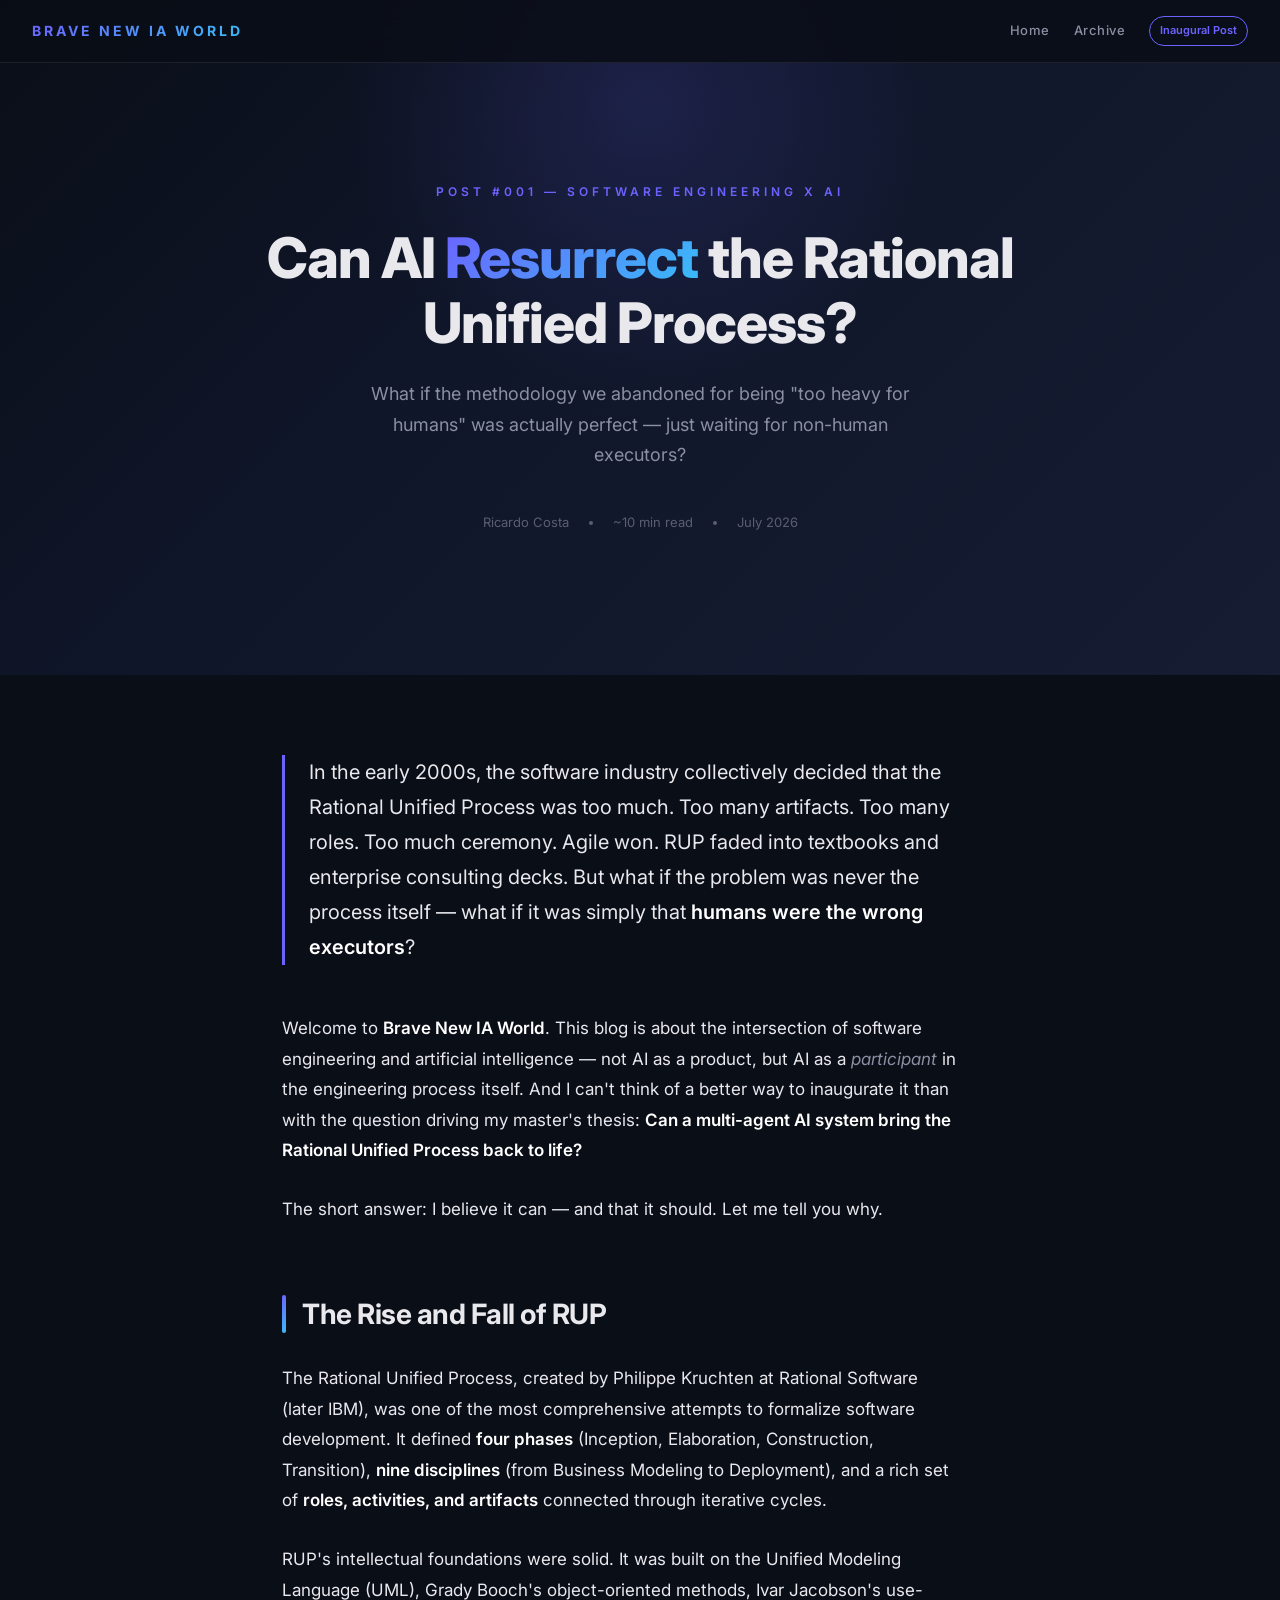
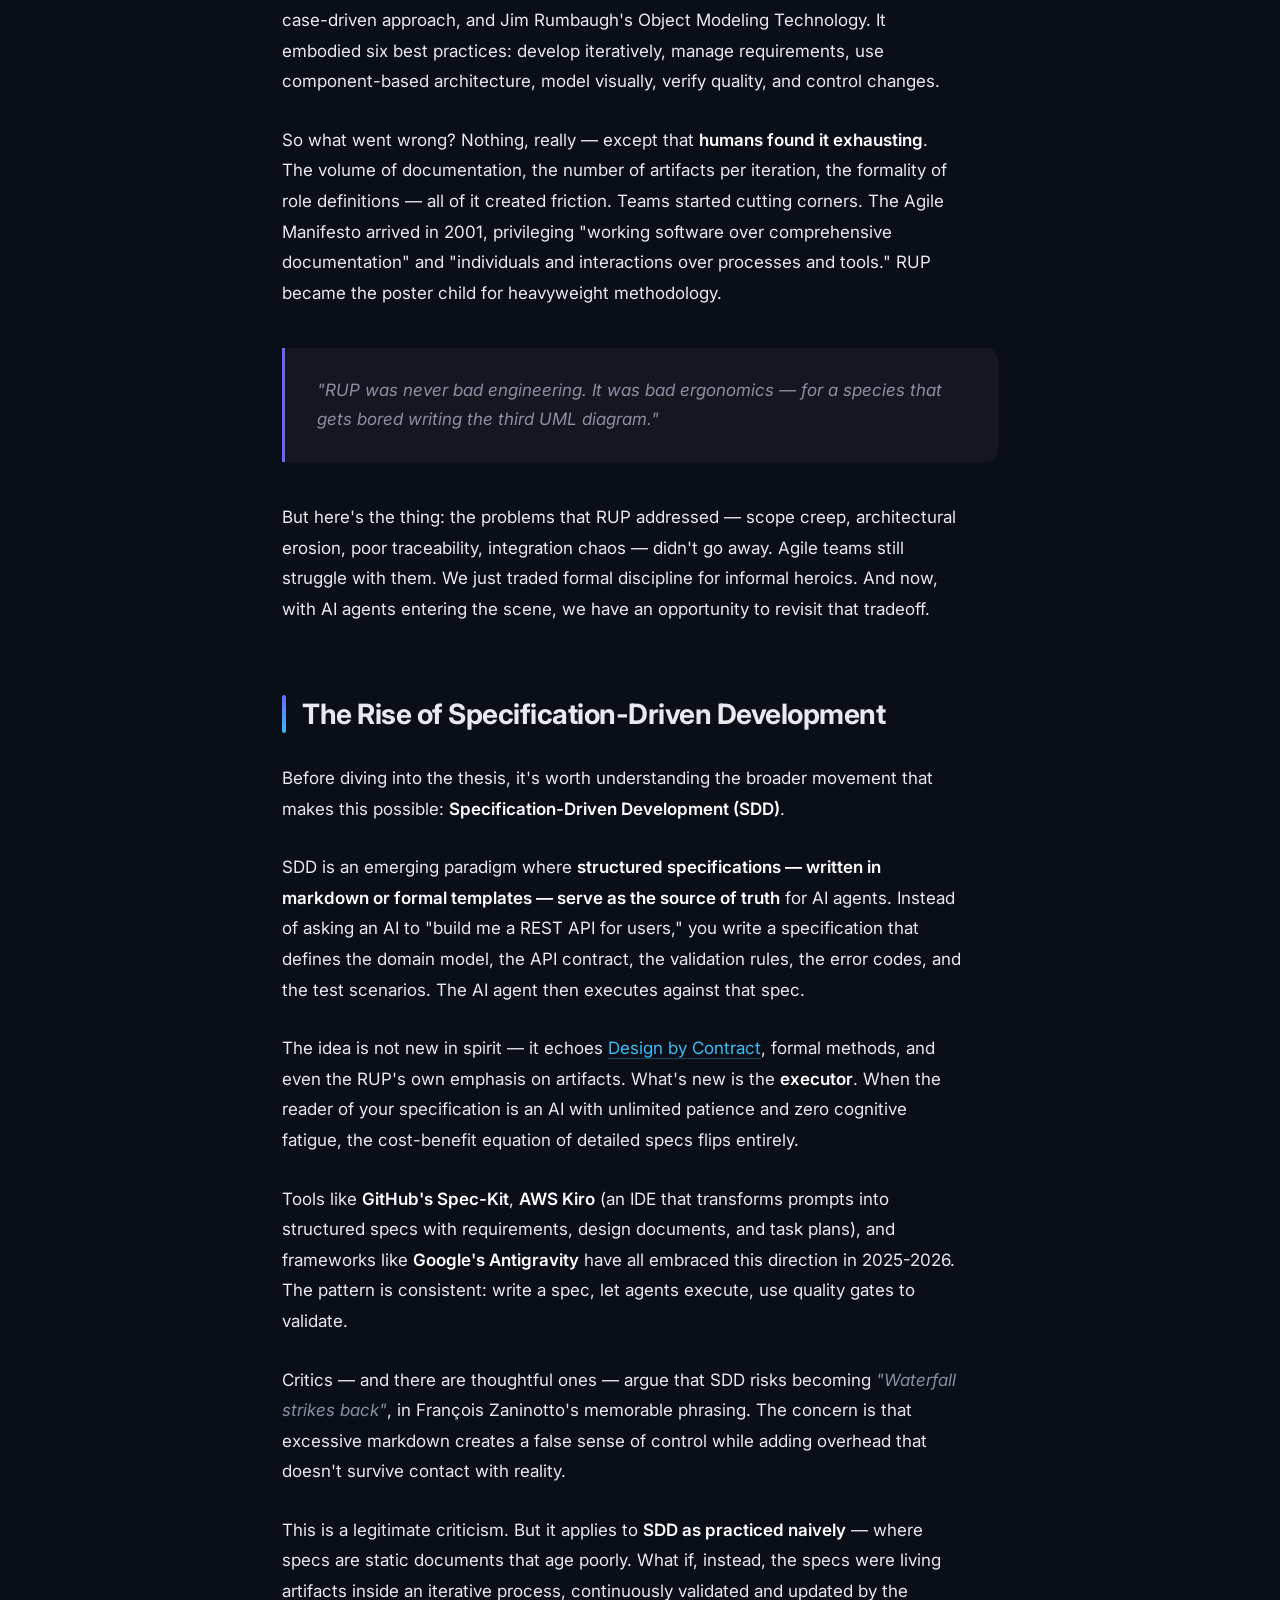
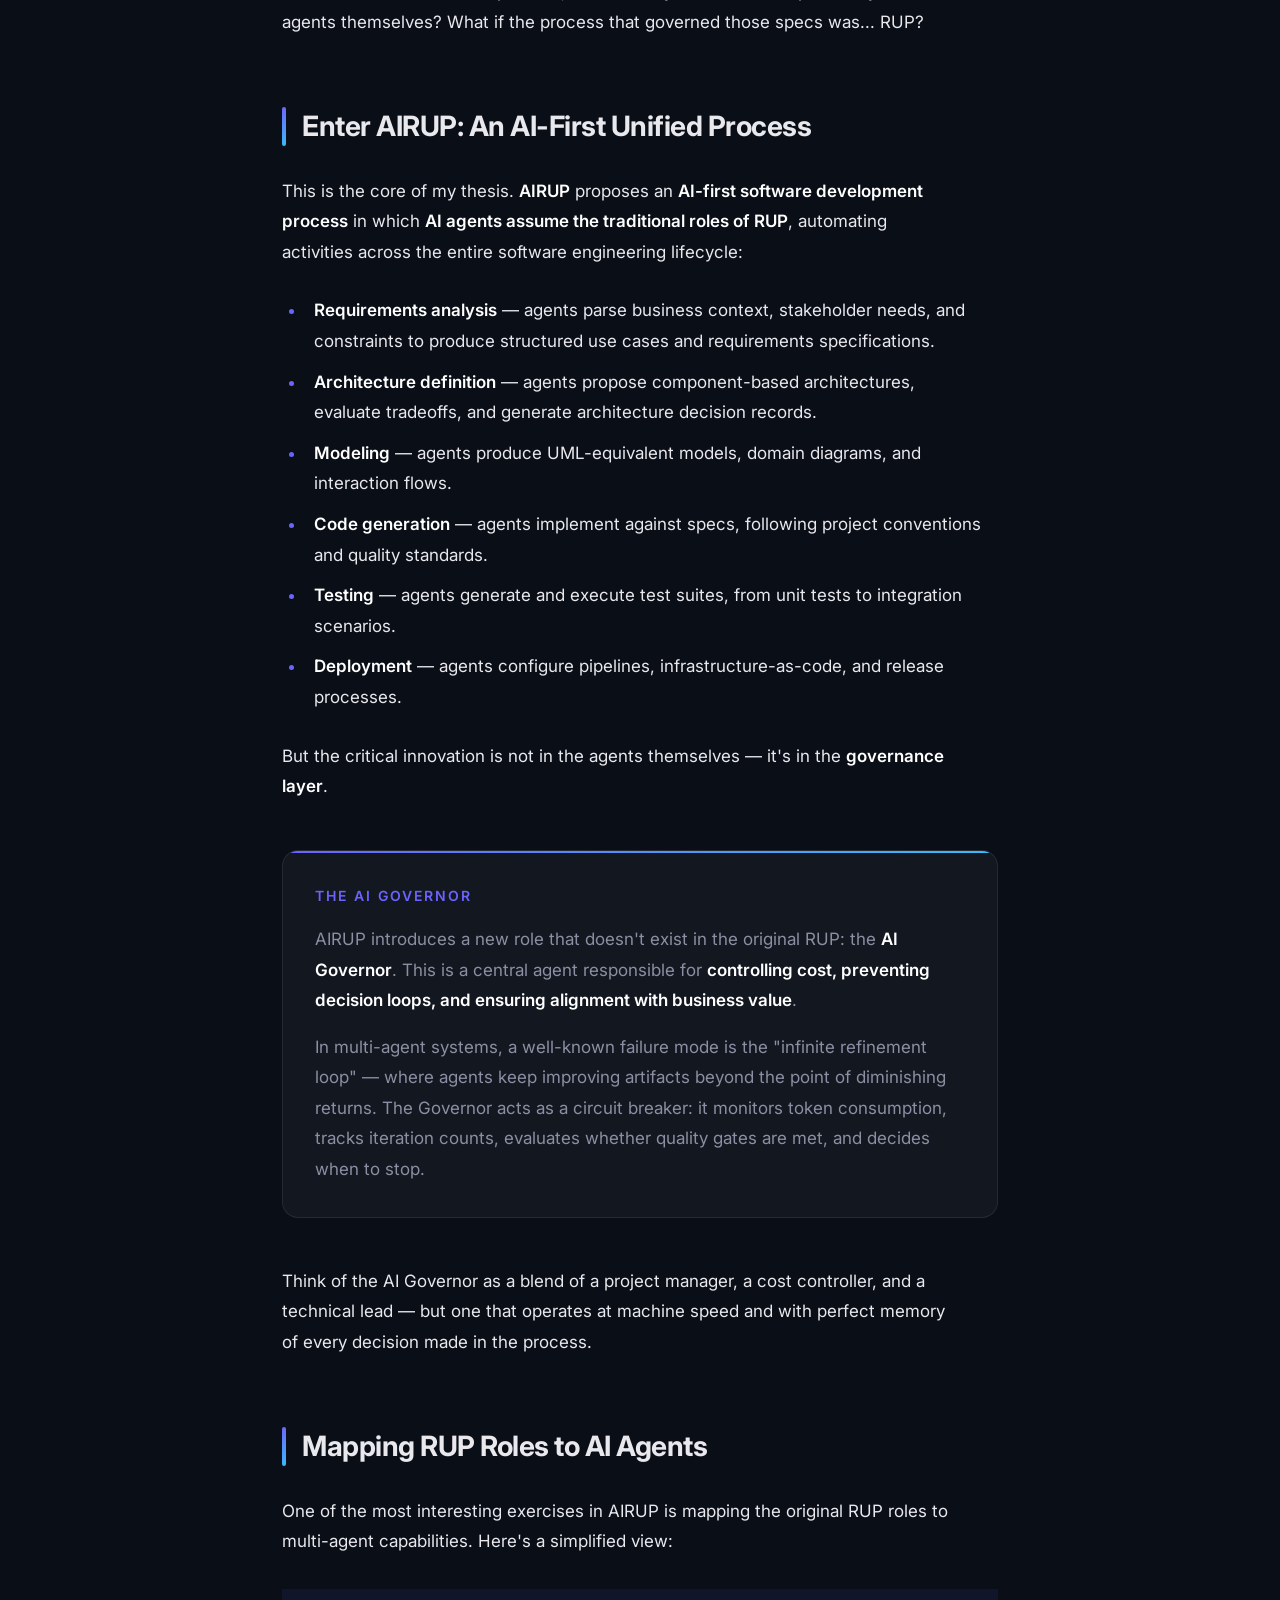
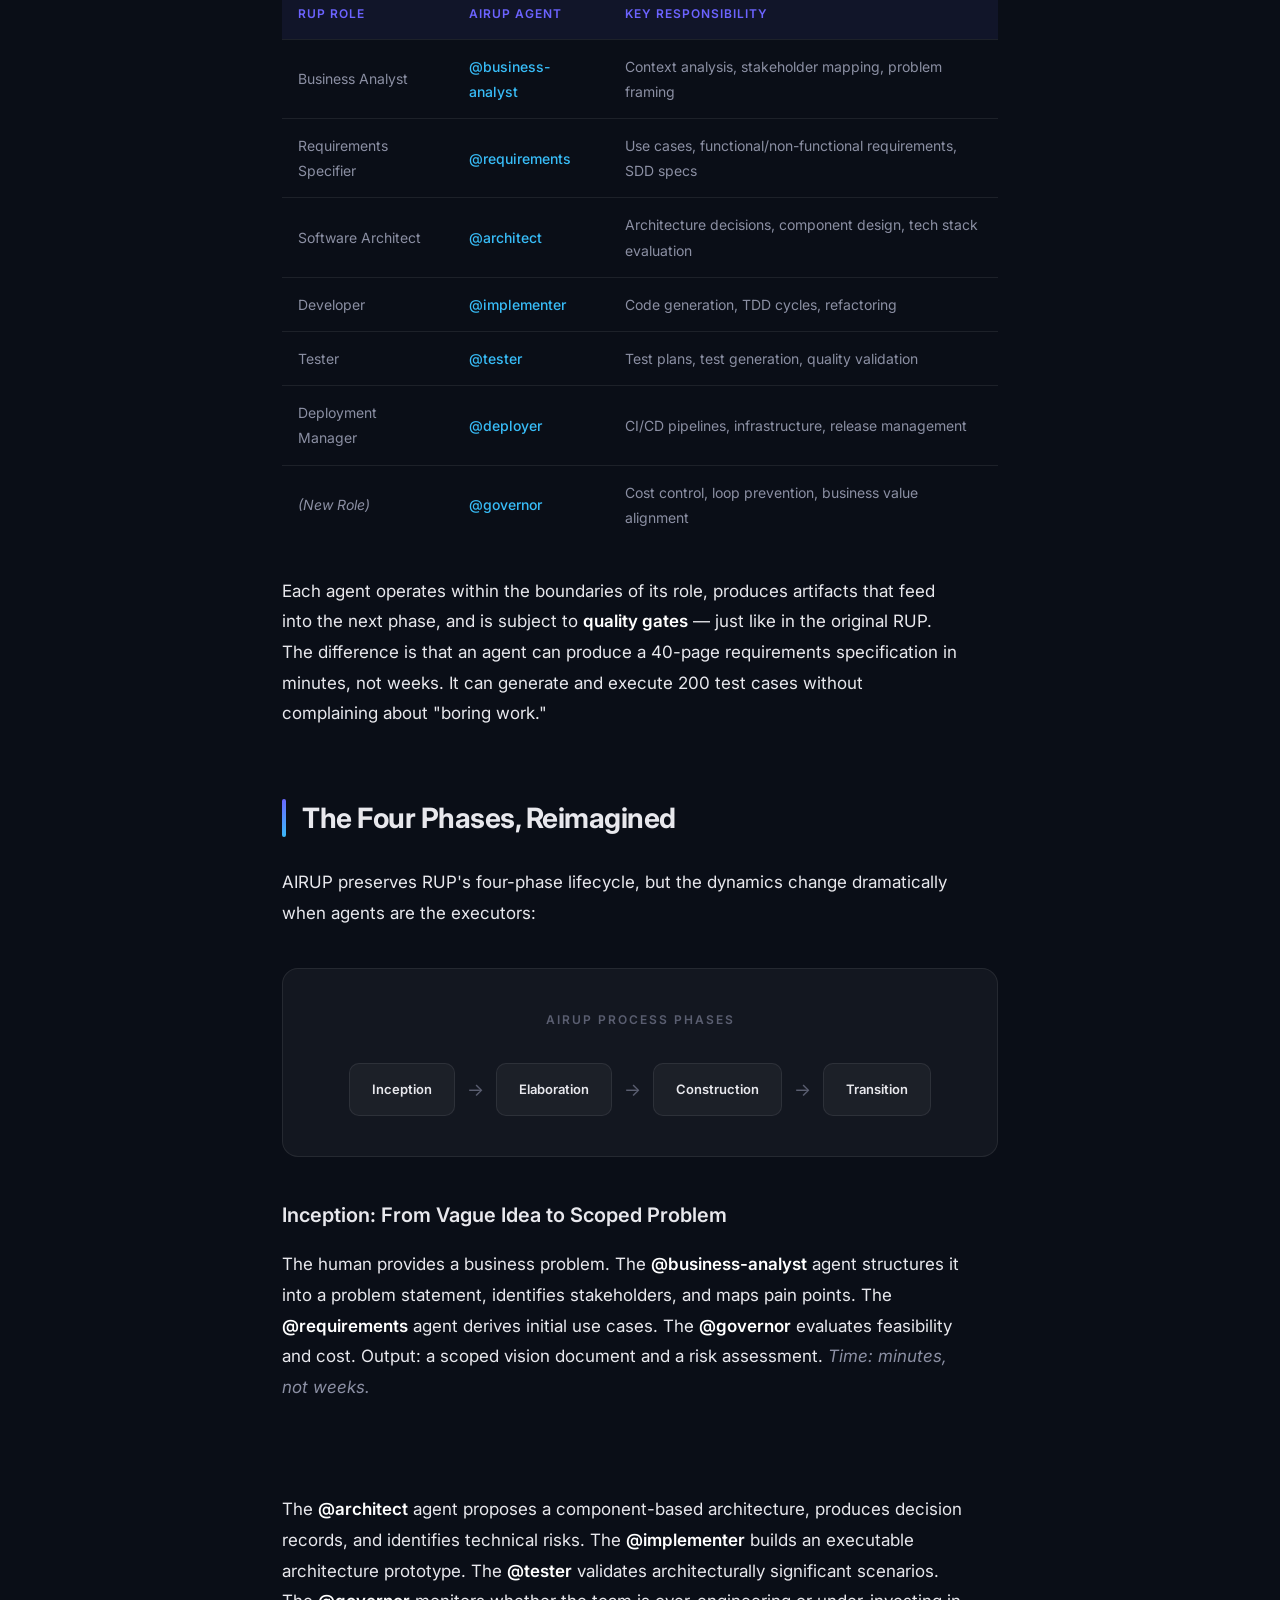
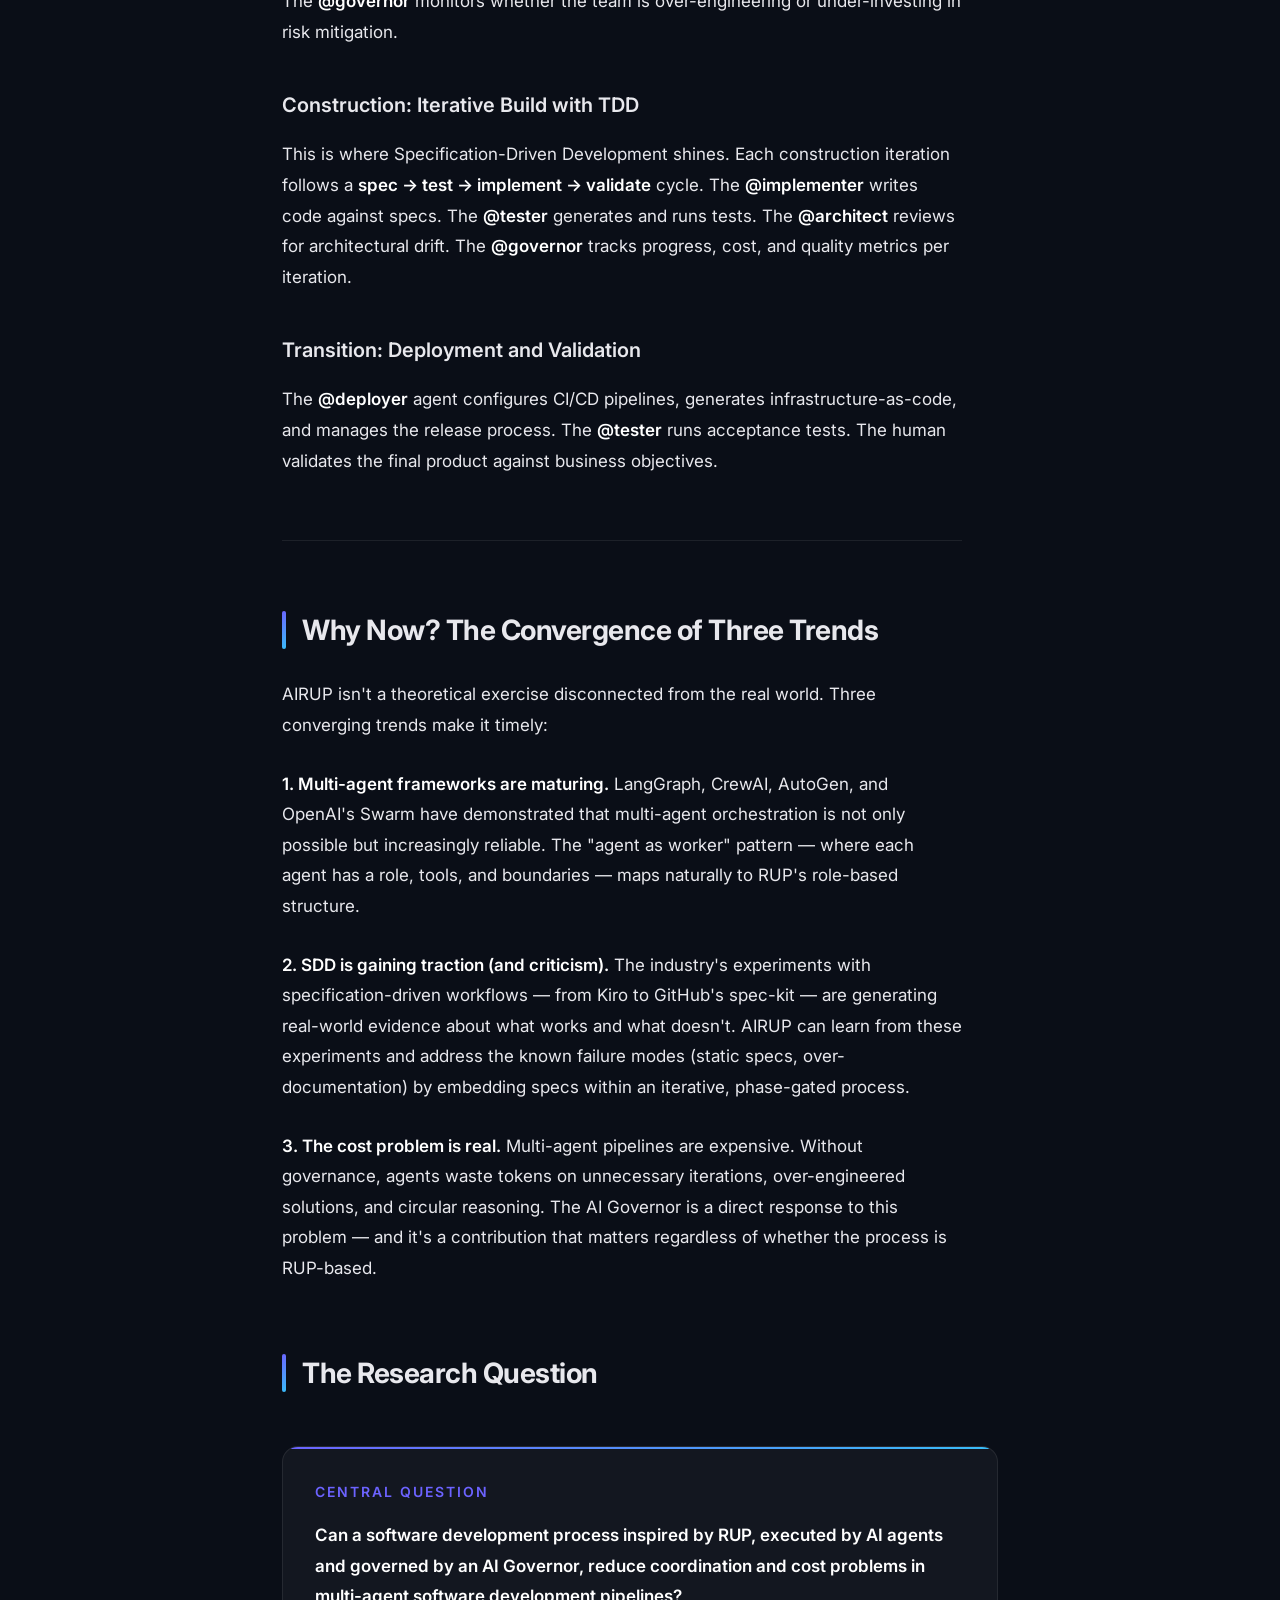
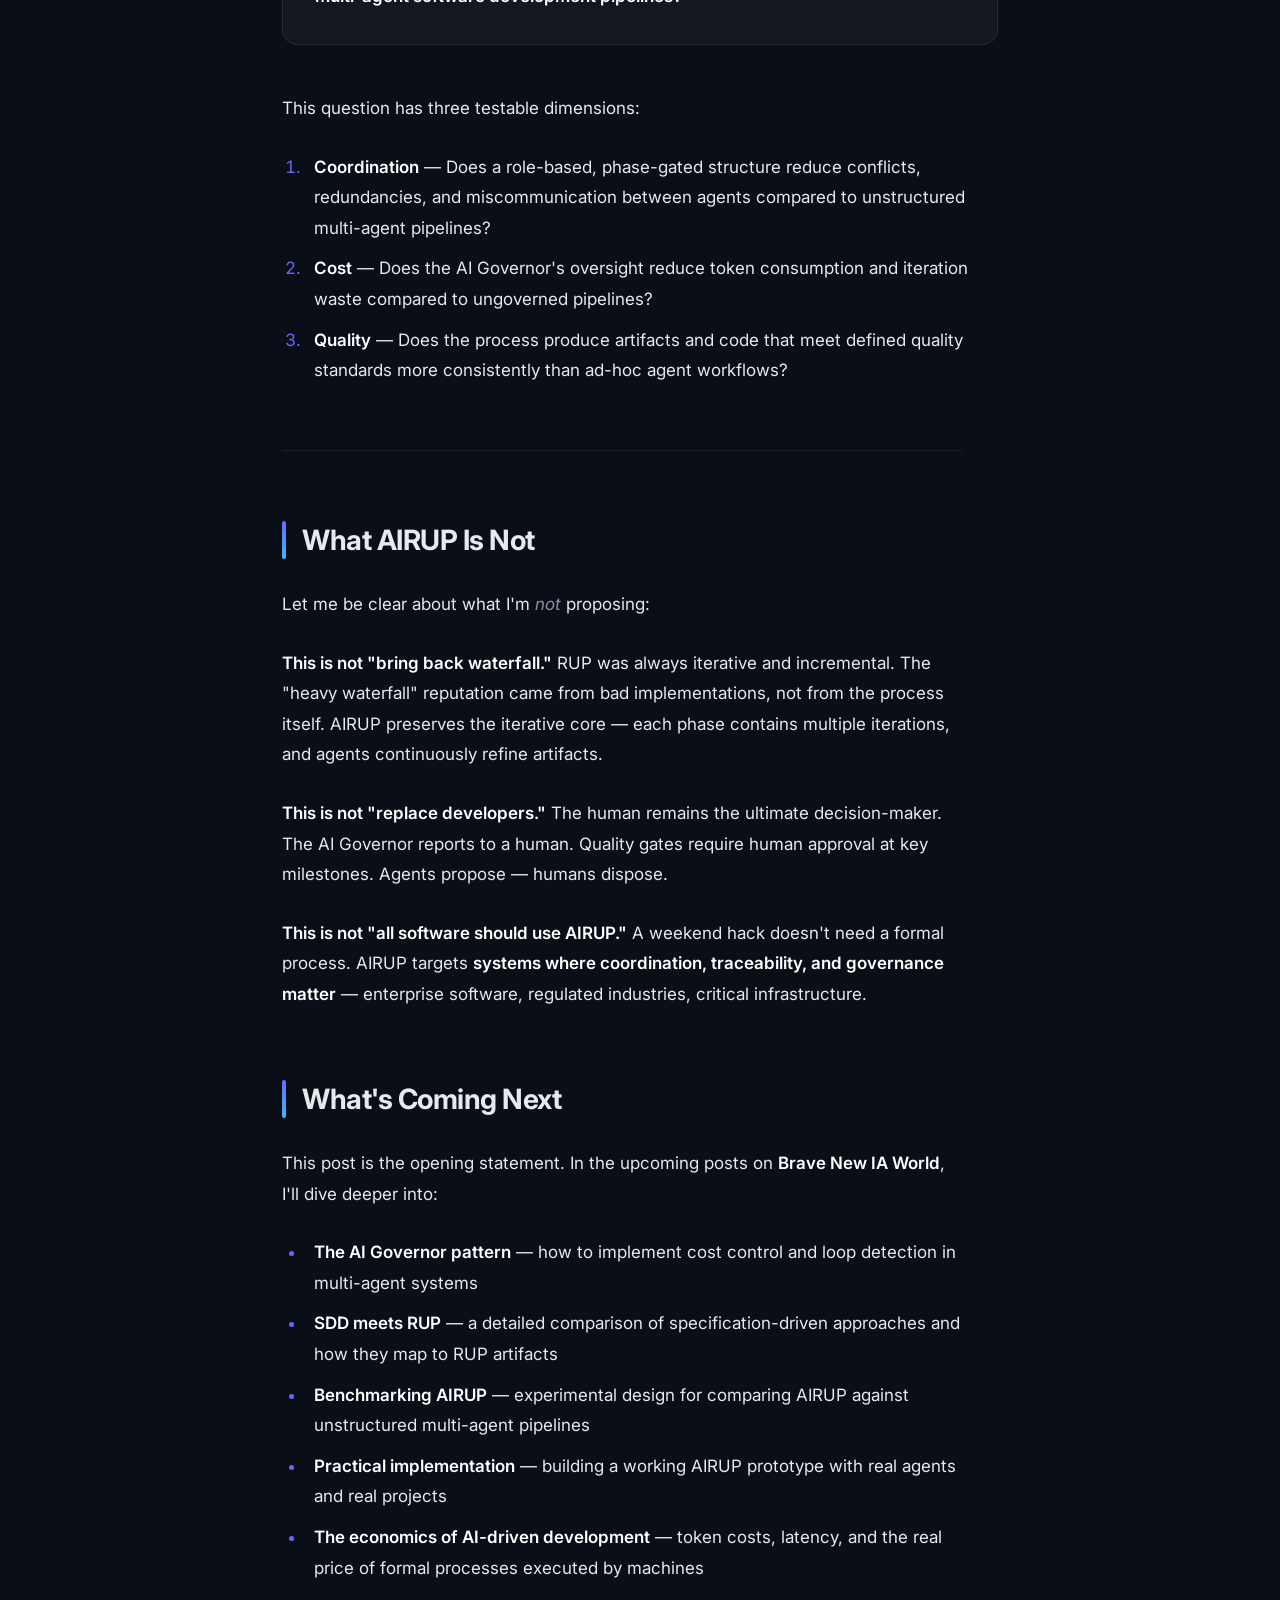
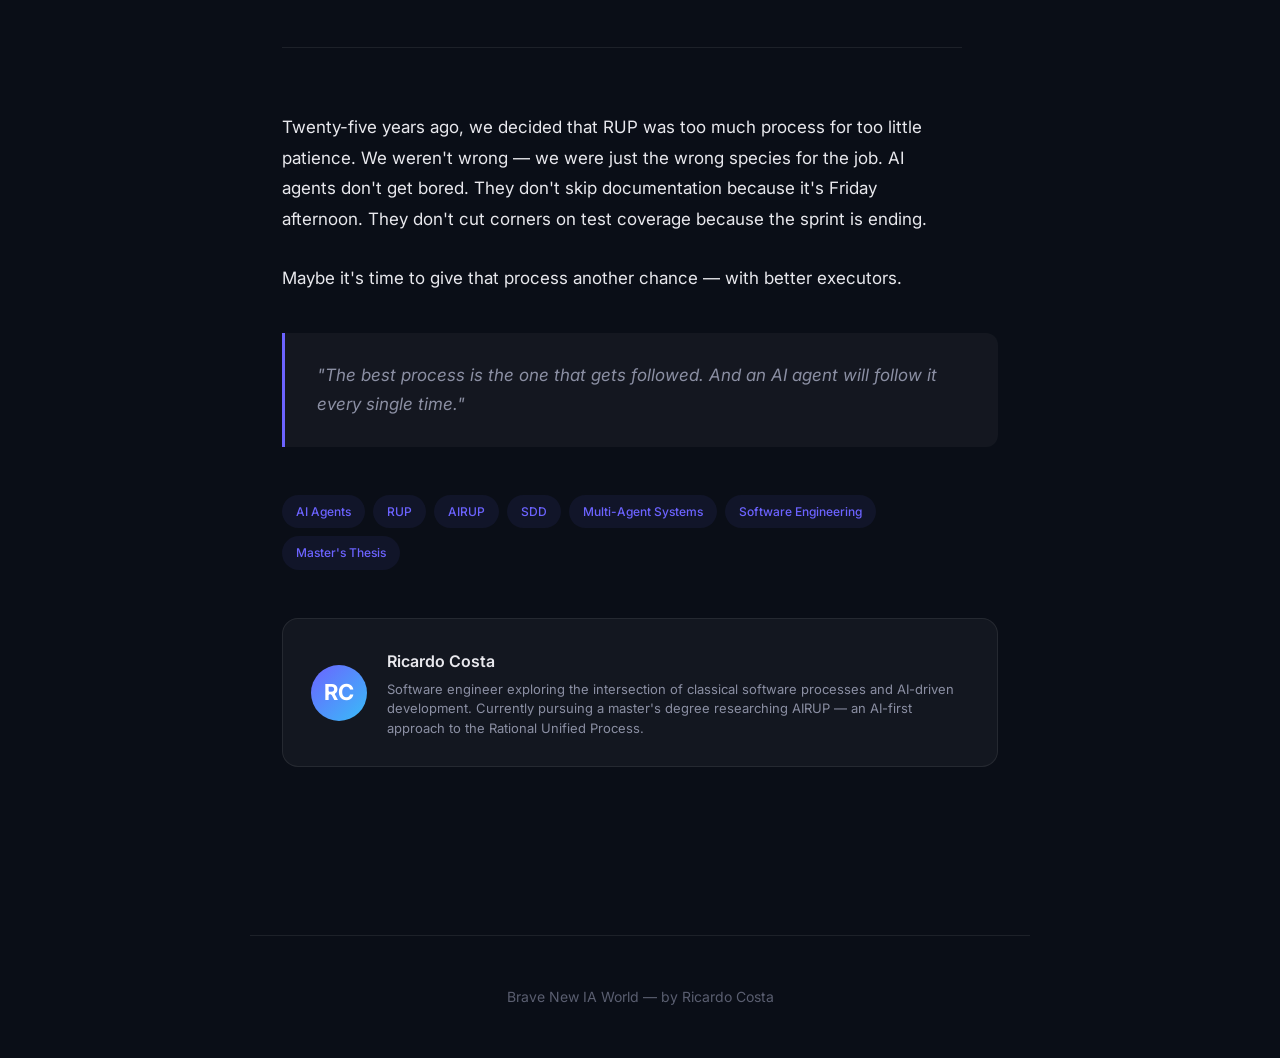
==== posts/001-can-ai-resurrect-rup.html @ a5e502eb "feat: inaugural post — Can AI Resurrect the Rational Unified Process? - Landing page with blog ident" ====
<!DOCTYPE html>
<html lang="en">
<head>
<meta charset="UTF-8">
<meta name="viewport" content="width=device-width, initial-scale=1.0">
<title>Can AI Resurrect the Rational Unified Process? | Brave New IA World</title>
<meta name="description" content="What if RUP was never too heavy — just waiting for non-human executors? Introducing AIRUP: an AI-first software process where agents assume RUP roles, governed by an AI Governor to control cost and coordination in multi-agent pipelines.">
<meta name="author" content="Ricardo Costa">
<meta name="keywords" content="AIRUP, RUP, Rational Unified Process, AI agents, multi-agent systems, Specification-Driven Development, SDD, AI Governor, software engineering, master thesis">
<meta property="og:type" content="article">
<meta property="og:title" content="Can AI Resurrect the Rational Unified Process?">
<meta property="og:description" content="AIRUP proposes an AI-first development process where agents assume traditional RUP roles — from requirements to deployment — governed by an AI Governor that controls cost and prevents decision loops.">
<meta property="og:site_name" content="Brave New IA World">
<meta name="twitter:card" content="summary_large_image">
<meta name="twitter:title" content="Can AI Resurrect the Rational Unified Process?">
<meta name="twitter:description" content="What if the methodology we abandoned for being too heavy was actually perfect — just waiting for AI agents? Introducing AIRUP.">
<meta property="article:published_time" content="2026-07-01">
<meta property="article:author" content="Ricardo Costa">
<meta property="article:section" content="Software Engineering">
<meta property="article:tag" content="AI Agents">
<meta property="article:tag" content="RUP">
<meta property="article:tag" content="AIRUP">
<meta property="article:tag" content="SDD">
<meta property="article:tag" content="Multi-Agent Systems">
<link rel="canonical" href="https://bravenewiaworld.com/posts/001-can-ai-resurrect-rup.html">
<link href="https://fonts.googleapis.com/css2?family=Inter:wght@300;400;500;600;700;800;900&family=JetBrains+Mono:wght@400;500;600&display=swap" rel="stylesheet">
<link rel="stylesheet" href="../css/style.css">
</head>
<body>

<!-- HEADER -->
<header class="blog-header">
  <a href="/" class="blog-brand">Brave New IA World</a>
  <nav class="blog-nav">
    <a href="/">Home</a>
    <a href="/#posts">Archive</a>
    <span class="tag">Inaugural Post</span>
  </nav>
</header>

<!-- HERO -->
<section class="hero-post">
  <div class="hero-label">Post #001 &mdash; Software Engineering x AI</div>
  <h1>Can AI <span class="highlight">Resurrect</span> the Rational Unified Process?</h1>
  <p class="hero-subtitle">What if the methodology we abandoned for being "too heavy for humans" was actually perfect — just waiting for non-human executors?</p>
  <div class="hero-meta">
    <span>Ricardo Costa</span>
    <span class="dot"></span>
    <span>~10 min read</span>
    <span class="dot"></span>
    <span>July 2026</span>
  </div>
</section>

<!-- ARTICLE -->
<article class="article">

  <p class="lead fade-in">
    In the early 2000s, the software industry collectively decided that the Rational Unified Process was too much. Too many artifacts. Too many roles. Too much ceremony. Agile won. RUP faded into textbooks and enterprise consulting decks. But what if the problem was never the process itself — what if it was simply that <strong>humans were the wrong executors</strong>?
  </p>

  <p class="fade-in">
    Welcome to <strong>Brave New IA World</strong>. This blog is about the intersection of software engineering and artificial intelligence — not AI as a product, but AI as a <em>participant</em> in the engineering process itself. And I can't think of a better way to inaugurate it than with the question driving my master's thesis: <strong>Can a multi-agent AI system bring the Rational Unified Process back to life?</strong>
  </p>

  <p class="fade-in">
    The short answer: I believe it can — and that it should. Let me tell you why.
  </p>

  <!-- SECTION: THE FALL -->
  <h2 class="fade-in">The Rise and Fall of RUP</h2>

  <p class="fade-in">
    The Rational Unified Process, created by Philippe Kruchten at Rational Software (later IBM), was one of the most comprehensive attempts to formalize software development. It defined <strong>four phases</strong> (Inception, Elaboration, Construction, Transition), <strong>nine disciplines</strong> (from Business Modeling to Deployment), and a rich set of <strong>roles, activities, and artifacts</strong> connected through iterative cycles.
  </p>

  <p class="fade-in">
    RUP's intellectual foundations were solid. It was built on the Unified Modeling Language (UML), Grady Booch's object-oriented methods, Ivar Jacobson's use-case-driven approach, and Jim Rumbaugh's Object Modeling Technology. It embodied six best practices: develop iteratively, manage requirements, use component-based architecture, model visually, verify quality, and control changes.
  </p>

  <p class="fade-in">
    So what went wrong? Nothing, really — except that <strong>humans found it exhausting</strong>. The volume of documentation, the number of artifacts per iteration, the formality of role definitions — all of it created friction. Teams started cutting corners. The Agile Manifesto arrived in 2001, privileging "working software over comprehensive documentation" and "individuals and interactions over processes and tools." RUP became the poster child for heavyweight methodology.
  </p>

  <blockquote class="fade-in">
    "RUP was never bad engineering. It was bad ergonomics — for a species that gets bored writing the third UML diagram."
  </blockquote>

  <p class="fade-in">
    But here's the thing: the problems that RUP addressed — scope creep, architectural erosion, poor traceability, integration chaos — didn't go away. Agile teams still struggle with them. We just traded formal discipline for informal heroics. And now, with AI agents entering the scene, we have an opportunity to revisit that tradeoff.
  </p>

  <!-- SECTION: SDD -->
  <h2 class="fade-in">The Rise of Specification-Driven Development</h2>

  <p class="fade-in">
    Before diving into the thesis, it's worth understanding the broader movement that makes this possible: <strong>Specification-Driven Development (SDD)</strong>.
  </p>

  <p class="fade-in">
    SDD is an emerging paradigm where <strong>structured specifications — written in markdown or formal templates — serve as the source of truth</strong> for AI agents. Instead of asking an AI to "build me a REST API for users," you write a specification that defines the domain model, the API contract, the validation rules, the error codes, and the test scenarios. The AI agent then executes against that spec.
  </p>

  <p class="fade-in">
    The idea is not new in spirit — it echoes <a href="https://en.wikipedia.org/wiki/Design_by_contract">Design by Contract</a>, formal methods, and even the RUP's own emphasis on artifacts. What's new is the <strong>executor</strong>. When the reader of your specification is an AI with unlimited patience and zero cognitive fatigue, the cost-benefit equation of detailed specs flips entirely.
  </p>

  <p class="fade-in">
    Tools like <strong>GitHub's Spec-Kit</strong>, <strong>AWS Kiro</strong> (an IDE that transforms prompts into structured specs with requirements, design documents, and task plans), and frameworks like <strong>Google's Antigravity</strong> have all embraced this direction in 2025-2026. The pattern is consistent: write a spec, let agents execute, use quality gates to validate.
  </p>

  <p class="fade-in">
    Critics — and there are thoughtful ones — argue that SDD risks becoming <em>"Waterfall strikes back"</em>, in Fran&ccedil;ois Zaninotto's memorable phrasing. The concern is that excessive markdown creates a false sense of control while adding overhead that doesn't survive contact with reality.
  </p>

  <p class="fade-in">
    This is a legitimate criticism. But it applies to <strong>SDD as practiced naively</strong> — where specs are static documents that age poorly. What if, instead, the specs were living artifacts inside an iterative process, continuously validated and updated by the agents themselves? What if the process that governed those specs was... RUP?
  </p>

  <!-- SECTION: AIRUP -->
  <h2 class="fade-in">Enter AIRUP: An AI-First Unified Process</h2>

  <p class="fade-in">
    This is the core of my thesis. <strong>AIRUP</strong> proposes an <strong>AI-first software development process</strong> in which <strong>AI agents assume the traditional roles of RUP</strong>, automating activities across the entire software engineering lifecycle:
  </p>

  <ul class="fade-in">
    <li><strong>Requirements analysis</strong> — agents parse business context, stakeholder needs, and constraints to produce structured use cases and requirements specifications.</li>
    <li><strong>Architecture definition</strong> — agents propose component-based architectures, evaluate tradeoffs, and generate architecture decision records.</li>
    <li><strong>Modeling</strong> — agents produce UML-equivalent models, domain diagrams, and interaction flows.</li>
    <li><strong>Code generation</strong> — agents implement against specs, following project conventions and quality standards.</li>
    <li><strong>Testing</strong> — agents generate and execute test suites, from unit tests to integration scenarios.</li>
    <li><strong>Deployment</strong> — agents configure pipelines, infrastructure-as-code, and release processes.</li>
  </ul>

  <p class="fade-in">
    But the critical innovation is not in the agents themselves — it's in the <strong>governance layer</strong>.
  </p>

  <div class="callout fade-in">
    <h4>The AI Governor</h4>
    <p>
      AIRUP introduces a new role that doesn't exist in the original RUP: the <strong>AI Governor</strong>. This is a central agent responsible for <strong>controlling cost, preventing decision loops, and ensuring alignment with business value</strong>.
    </p>
    <p>
      In multi-agent systems, a well-known failure mode is the "infinite refinement loop" — where agents keep improving artifacts beyond the point of diminishing returns. The Governor acts as a circuit breaker: it monitors token consumption, tracks iteration counts, evaluates whether quality gates are met, and decides when to stop.
    </p>
  </div>

  <p class="fade-in">
    Think of the AI Governor as a blend of a project manager, a cost controller, and a technical lead — but one that operates at machine speed and with perfect memory of every decision made in the process.
  </p>

  <!-- SECTION: ROLE MAPPING -->
  <h2 class="fade-in">Mapping RUP Roles to AI Agents</h2>

  <p class="fade-in">
    One of the most interesting exercises in AIRUP is mapping the original RUP roles to multi-agent capabilities. Here's a simplified view:
  </p>

  <table class="comparison-table fade-in">
    <thead>
      <tr>
        <th>RUP Role</th>
        <th>AIRUP Agent</th>
        <th>Key Responsibility</th>
      </tr>
    </thead>
    <tbody>
      <tr>
        <td>Business Analyst</td>
        <td class="role-agent">@business-analyst</td>
        <td>Context analysis, stakeholder mapping, problem framing</td>
      </tr>
      <tr>
        <td>Requirements Specifier</td>
        <td class="role-agent">@requirements</td>
        <td>Use cases, functional/non-functional requirements, SDD specs</td>
      </tr>
      <tr>
        <td>Software Architect</td>
        <td class="role-agent">@architect</td>
        <td>Architecture decisions, component design, tech stack evaluation</td>
      </tr>
      <tr>
        <td>Developer</td>
        <td class="role-agent">@implementer</td>
        <td>Code generation, TDD cycles, refactoring</td>
      </tr>
      <tr>
        <td>Tester</td>
        <td class="role-agent">@tester</td>
        <td>Test plans, test generation, quality validation</td>
      </tr>
      <tr>
        <td>Deployment Manager</td>
        <td class="role-agent">@deployer</td>
        <td>CI/CD pipelines, infrastructure, release management</td>
      </tr>
      <tr>
        <td><em>(New Role)</em></td>
        <td class="role-agent">@governor</td>
        <td>Cost control, loop prevention, business value alignment</td>
      </tr>
    </tbody>
  </table>

  <p class="fade-in">
    Each agent operates within the boundaries of its role, produces artifacts that feed into the next phase, and is subject to <strong>quality gates</strong> — just like in the original RUP. The difference is that an agent can produce a 40-page requirements specification in minutes, not weeks. It can generate and execute 200 test cases without complaining about "boring work."
  </p>

  <!-- SECTION: PHASES -->
  <h2 class="fade-in">The Four Phases, Reimagined</h2>

  <p class="fade-in">
    AIRUP preserves RUP's four-phase lifecycle, but the dynamics change dramatically when agents are the executors:
  </p>

  <div class="diagram fade-in">
    <div class="diagram-title">AIRUP Process Phases</div>
    <div class="phase-flow">
      <div class="phase-box">Inception</div>
      <span class="phase-arrow">&rarr;</span>
      <div class="phase-box">Elaboration</div>
      <span class="phase-arrow">&rarr;</span>
      <div class="phase-box">Construction</div>
      <span class="phase-arrow">&rarr;</span>
      <div class="phase-box">Transition</div>
    </div>
  </div>

  <h3 class="fade-in">Inception: From Vague Idea to Scoped Problem</h3>
  <p class="fade-in">
    The human provides a business problem. The <strong>@business-analyst</strong> agent structures it into a problem statement, identifies stakeholders, and maps pain points. The <strong>@requirements</strong> agent derives initial use cases. The <strong>@governor</strong> evaluates feasibility and cost. Output: a scoped vision document and a risk assessment. <em>Time: minutes, not weeks.</em>
  </p>

  <h3 class="fade-in">Elaboration: Architecture and Risk Mitigation</h3>
  <p class="fade-in">
    The <strong>@architect</strong> agent proposes a component-based architecture, produces decision records, and identifies technical risks. The <strong>@implementer</strong> builds an executable architecture prototype. The <strong>@tester</strong> validates architecturally significant scenarios. The <strong>@governor</strong> monitors whether the team is over-engineering or under-investing in risk mitigation.
  </p>

  <h3 class="fade-in">Construction: Iterative Build with TDD</h3>
  <p class="fade-in">
    This is where Specification-Driven Development shines. Each construction iteration follows a <strong>spec &rarr; test &rarr; implement &rarr; validate</strong> cycle. The <strong>@implementer</strong> writes code against specs. The <strong>@tester</strong> generates and runs tests. The <strong>@architect</strong> reviews for architectural drift. The <strong>@governor</strong> tracks progress, cost, and quality metrics per iteration.
  </p>

  <h3 class="fade-in">Transition: Deployment and Validation</h3>
  <p class="fade-in">
    The <strong>@deployer</strong> agent configures CI/CD pipelines, generates infrastructure-as-code, and manages the release process. The <strong>@tester</strong> runs acceptance tests. The human validates the final product against business objectives.
  </p>

  <hr class="separator">

  <!-- SECTION: WHY NOW -->
  <h2 class="fade-in">Why Now? The Convergence of Three Trends</h2>

  <p class="fade-in">
    AIRUP isn't a theoretical exercise disconnected from the real world. Three converging trends make it timely:
  </p>

  <p class="fade-in">
    <strong>1. Multi-agent frameworks are maturing.</strong> LangGraph, CrewAI, AutoGen, and OpenAI's Swarm have demonstrated that multi-agent orchestration is not only possible but increasingly reliable. The "agent as worker" pattern — where each agent has a role, tools, and boundaries — maps naturally to RUP's role-based structure.
  </p>

  <p class="fade-in">
    <strong>2. SDD is gaining traction (and criticism).</strong> The industry's experiments with specification-driven workflows — from Kiro to GitHub's spec-kit — are generating real-world evidence about what works and what doesn't. AIRUP can learn from these experiments and address the known failure modes (static specs, over-documentation) by embedding specs within an iterative, phase-gated process.
  </p>

  <p class="fade-in">
    <strong>3. The cost problem is real.</strong> Multi-agent pipelines are expensive. Without governance, agents waste tokens on unnecessary iterations, over-engineered solutions, and circular reasoning. The AI Governor is a direct response to this problem — and it's a contribution that matters regardless of whether the process is RUP-based.
  </p>

  <!-- SECTION: RESEARCH QUESTION -->
  <h2 class="fade-in">The Research Question</h2>

  <div class="callout fade-in">
    <h4>Central Question</h4>
    <p>
      <strong>Can a software development process inspired by RUP, executed by AI agents and governed by an AI Governor, reduce coordination and cost problems in multi-agent software development pipelines?</strong>
    </p>
  </div>

  <p class="fade-in">
    This question has three testable dimensions:
  </p>

  <ol class="fade-in">
    <li><strong>Coordination</strong> — Does a role-based, phase-gated structure reduce conflicts, redundancies, and miscommunication between agents compared to unstructured multi-agent pipelines?</li>
    <li><strong>Cost</strong> — Does the AI Governor's oversight reduce token consumption and iteration waste compared to ungoverned pipelines?</li>
    <li><strong>Quality</strong> — Does the process produce artifacts and code that meet defined quality standards more consistently than ad-hoc agent workflows?</li>
  </ol>

  <hr class="separator">

  <!-- SECTION: WHAT THIS IS NOT -->
  <h2 class="fade-in">What AIRUP Is Not</h2>

  <p class="fade-in">
    Let me be clear about what I'm <em>not</em> proposing:
  </p>

  <p class="fade-in">
    <strong>This is not "bring back waterfall."</strong> RUP was always iterative and incremental. The "heavy waterfall" reputation came from bad implementations, not from the process itself. AIRUP preserves the iterative core — each phase contains multiple iterations, and agents continuously refine artifacts.
  </p>

  <p class="fade-in">
    <strong>This is not "replace developers."</strong> The human remains the ultimate decision-maker. The AI Governor reports to a human. Quality gates require human approval at key milestones. Agents propose — humans dispose.
  </p>

  <p class="fade-in">
    <strong>This is not "all software should use AIRUP."</strong> A weekend hack doesn't need a formal process. AIRUP targets <strong>systems where coordination, traceability, and governance matter</strong> — enterprise software, regulated industries, critical infrastructure.
  </p>

  <!-- SECTION: WHAT'S NEXT -->
  <h2 class="fade-in">What's Coming Next</h2>

  <p class="fade-in">
    This post is the opening statement. In the upcoming posts on <strong>Brave New IA World</strong>, I'll dive deeper into:
  </p>

  <ul class="fade-in">
    <li><strong>The AI Governor pattern</strong> — how to implement cost control and loop detection in multi-agent systems</li>
    <li><strong>SDD meets RUP</strong> — a detailed comparison of specification-driven approaches and how they map to RUP artifacts</li>
    <li><strong>Benchmarking AIRUP</strong> — experimental design for comparing AIRUP against unstructured multi-agent pipelines</li>
    <li><strong>Practical implementation</strong> — building a working AIRUP prototype with real agents and real projects</li>
    <li><strong>The economics of AI-driven development</strong> — token costs, latency, and the real price of formal processes executed by machines</li>
  </ul>

  <hr class="separator">

  <!-- SECTION: CLOSING -->
  <p class="fade-in">
    Twenty-five years ago, we decided that RUP was too much process for too little patience. We weren't wrong — we were just the wrong species for the job. AI agents don't get bored. They don't skip documentation because it's Friday afternoon. They don't cut corners on test coverage because the sprint is ending.
  </p>

  <p class="fade-in">
    Maybe it's time to give that process another chance — with better executors.
  </p>

  <blockquote class="fade-in">
    "The best process is the one that gets followed. And an AI agent will follow it every single time."
  </blockquote>

  <!-- TAGS -->
  <div class="tags fade-in">
    <span>AI Agents</span>
    <span>RUP</span>
    <span>AIRUP</span>
    <span>SDD</span>
    <span>Multi-Agent Systems</span>
    <span>Software Engineering</span>
    <span>Master's Thesis</span>
  </div>

  <!-- AUTHOR -->
  <div class="author-card fade-in">
    <div class="author-avatar">RC</div>
    <div class="author-info">
      <h4>Ricardo Costa</h4>
      <p>Software engineer exploring the intersection of classical software processes and AI-driven development. Currently pursuing a master's degree researching AIRUP — an AI-first approach to the Rational Unified Process.</p>
    </div>
  </div>

</article>

<!-- FOOTER -->
<footer class="site-footer">
  <p>Brave New IA World &mdash; by Ricardo Costa</p>
</footer>

<script>
  const observer = new IntersectionObserver((entries) => {
    entries.forEach(entry => {
      if (entry.isIntersecting) entry.target.classList.add('visible');
    });
  }, { threshold: 0.15, rootMargin: '0px 0px -40px 0px' });
  document.querySelectorAll('.fade-in').forEach(el => observer.observe(el));
</script>
</body>
</html>
---- css/style.css ----
/* =============================================
   BRAVE NEW IA WORLD — Global Stylesheet
   ============================================= */

:root {
  --bg: #0A0E17;
  --bg-surface: #111827;
  --bg-card: rgba(255, 255, 255, 0.04);
  --border: rgba(255, 255, 255, 0.08);
  --text: #E8E8ED;
  --text-muted: #8B8FA3;
  --text-dim: #5A5E70;
  --accent: #6C63FF;
  --accent-glow: rgba(108, 99, 255, 0.15);
  --accent-secondary: #38BDF8;
  --accent-warm: #F59E0B;
  --accent-green: #10B981;
  --gradient-hero: linear-gradient(135deg, #0A0E17 0%, #0F1629 40%, #161D33 100%);
  --gradient-accent: linear-gradient(135deg, #6C63FF, #38BDF8);
  --font: 'Inter', -apple-system, BlinkMacSystemFont, sans-serif;
  --mono: 'JetBrains Mono', 'Fira Code', monospace;
  --max-width: 780px;
  --reading-width: 680px;
}

* { margin: 0; padding: 0; box-sizing: border-box; }

html {
  scroll-behavior: smooth;
  -webkit-font-smoothing: antialiased;
  -moz-osx-font-smoothing: grayscale;
}

body {
  font-family: var(--font);
  background: var(--bg);
  color: var(--text);
  line-height: 1.8;
  font-size: 17px;
  font-weight: 400;
}

/* --- HEADER --- */
.blog-header {
  position: fixed;
  top: 0;
  left: 0;
  right: 0;
  z-index: 100;
  padding: 16px 32px;
  background: rgba(10, 14, 23, 0.85);
  backdrop-filter: blur(20px);
  border-bottom: 1px solid var(--border);
  display: flex;
  align-items: center;
  justify-content: space-between;
}

.blog-brand {
  font-size: 14px;
  font-weight: 700;
  letter-spacing: 3px;
  text-transform: uppercase;
  background: var(--gradient-accent);
  -webkit-background-clip: text;
  -webkit-text-fill-color: transparent;
  background-clip: text;
  text-decoration: none;
}

.blog-nav {
  display: flex;
  gap: 24px;
  align-items: center;
}

.blog-nav a {
  font-size: 13px;
  color: var(--text-muted);
  text-decoration: none;
  font-weight: 500;
  letter-spacing: 0.5px;
  transition: color 0.2s;
}

.blog-nav a:hover { color: var(--text); }

.blog-nav .tag {
  font-size: 11px;
  padding: 4px 10px;
  border: 1px solid var(--accent);
  border-radius: 20px;
  color: var(--accent);
  font-weight: 600;
}

/* --- HERO (Landing) --- */
.hero-landing {
  min-height: 100vh;
  display: flex;
  flex-direction: column;
  justify-content: center;
  align-items: center;
  text-align: center;
  padding: 120px 32px 80px;
  background: var(--gradient-hero);
  position: relative;
  overflow: hidden;
}

.hero-landing::before {
  content: '';
  position: absolute;
  top: -200px;
  left: 50%;
  transform: translateX(-50%);
  width: 700px;
  height: 700px;
  background: radial-gradient(circle, var(--accent-glow) 0%, transparent 70%);
  animation: pulse-glow 6s ease-in-out infinite;
}

@keyframes pulse-glow {
  0%, 100% { opacity: 0.4; transform: translateX(-50%) scale(1); }
  50% { opacity: 0.7; transform: translateX(-50%) scale(1.15); }
}

.hero-landing h1 {
  font-size: clamp(42px, 6vw, 72px);
  font-weight: 900;
  line-height: 1.05;
  letter-spacing: -2px;
  position: relative;
  margin-bottom: 24px;
}

.hero-landing h1 .highlight {
  background: var(--gradient-accent);
  -webkit-background-clip: text;
  -webkit-text-fill-color: transparent;
  background-clip: text;
}

.hero-landing .tagline {
  font-size: 20px;
  color: var(--text-muted);
  max-width: 560px;
  line-height: 1.7;
  position: relative;
  font-weight: 400;
  margin-bottom: 48px;
}

.hero-landing .author-line {
  font-size: 14px;
  color: var(--text-dim);
  position: relative;
  font-weight: 400;
  letter-spacing: 0.5px;
}

/* --- HERO (Post) --- */
.hero-post {
  min-height: 75vh;
  display: flex;
  flex-direction: column;
  justify-content: center;
  align-items: center;
  text-align: center;
  padding: 120px 32px 80px;
  background: var(--gradient-hero);
  position: relative;
  overflow: hidden;
}

.hero-post::before {
  content: '';
  position: absolute;
  top: -200px;
  left: 50%;
  transform: translateX(-50%);
  width: 600px;
  height: 600px;
  background: radial-gradient(circle, var(--accent-glow) 0%, transparent 70%);
  animation: pulse-glow 6s ease-in-out infinite;
}

.hero-label {
  font-size: 12px;
  font-weight: 600;
  letter-spacing: 4px;
  text-transform: uppercase;
  color: var(--accent);
  margin-bottom: 24px;
  position: relative;
}

.hero-post h1 {
  font-size: clamp(36px, 5vw, 56px);
  font-weight: 800;
  line-height: 1.15;
  max-width: 750px;
  margin-bottom: 24px;
  letter-spacing: -1px;
  position: relative;
}

.hero-post h1 .highlight {
  background: var(--gradient-accent);
  -webkit-background-clip: text;
  -webkit-text-fill-color: transparent;
  background-clip: text;
}

.hero-subtitle {
  font-size: 18px;
  color: var(--text-muted);
  max-width: 560px;
  line-height: 1.7;
  margin-bottom: 40px;
  position: relative;
  font-weight: 400;
}

.hero-meta {
  display: flex;
  align-items: center;
  gap: 20px;
  font-size: 13px;
  color: var(--text-dim);
  position: relative;
}

.hero-meta .dot {
  width: 4px;
  height: 4px;
  border-radius: 50%;
  background: var(--text-dim);
}

/* --- ARTICLE --- */
.article {
  max-width: var(--max-width);
  margin: 0 auto;
  padding: 80px 32px 120px;
}

.article p {
  max-width: var(--reading-width);
  margin-bottom: 28px;
  color: var(--text);
  font-weight: 400;
}

.article p.lead {
  font-size: 20px;
  line-height: 1.75;
  color: var(--text);
  font-weight: 400;
  border-left: 3px solid var(--accent);
  padding-left: 24px;
  margin-bottom: 48px;
}

.article h2 {
  font-size: 28px;
  font-weight: 700;
  margin-top: 64px;
  margin-bottom: 24px;
  letter-spacing: -0.5px;
  color: var(--text);
  position: relative;
  padding-left: 20px;
}

.article h2::before {
  content: '';
  position: absolute;
  left: 0;
  top: 6px;
  bottom: 6px;
  width: 4px;
  border-radius: 2px;
  background: var(--gradient-accent);
}

.article h3 {
  font-size: 20px;
  font-weight: 600;
  margin-top: 40px;
  margin-bottom: 16px;
  color: var(--text);
}

.article a {
  color: var(--accent-secondary);
  text-decoration: none;
  border-bottom: 1px solid rgba(56, 189, 248, 0.3);
  transition: border-color 0.2s;
}

.article a:hover { border-color: var(--accent-secondary); }

.article strong { font-weight: 600; color: #fff; }
.article em { font-style: italic; color: var(--text-muted); }

/* --- BLOCKQUOTE --- */
.article blockquote {
  margin: 40px 0;
  padding: 28px 32px;
  background: var(--bg-card);
  border-left: 3px solid var(--accent);
  border-radius: 0 12px 12px 0;
  font-size: 17px;
  line-height: 1.7;
  color: var(--text-muted);
  font-style: italic;
}

.article blockquote strong { color: var(--text); }

/* --- CALLOUT CARD --- */
.callout {
  margin: 48px 0;
  padding: 32px;
  background: var(--bg-card);
  border: 1px solid var(--border);
  border-radius: 16px;
  position: relative;
  overflow: hidden;
}

.callout::before {
  content: '';
  position: absolute;
  top: 0; left: 0; right: 0;
  height: 2px;
  background: var(--gradient-accent);
}

.callout h4 {
  font-size: 14px;
  font-weight: 600;
  letter-spacing: 2px;
  text-transform: uppercase;
  color: var(--accent);
  margin-bottom: 16px;
}

.callout p { margin-bottom: 0; color: var(--text-muted); }
.callout p + p { margin-top: 16px; }

/* --- LISTS --- */
.article ul, .article ol {
  margin: 20px 0 28px 24px;
  max-width: var(--reading-width);
}

.article li {
  margin-bottom: 10px;
  padding-left: 8px;
  color: var(--text);
}

.article li::marker { color: var(--accent); }

/* --- TABLE --- */
.comparison-table {
  width: 100%;
  margin: 32px 0;
  border-collapse: collapse;
  font-size: 14px;
}

.comparison-table th {
  text-align: left;
  padding: 14px 16px;
  background: rgba(108, 99, 255, 0.08);
  color: var(--accent);
  font-weight: 600;
  font-size: 12px;
  letter-spacing: 1px;
  text-transform: uppercase;
  border-bottom: 1px solid var(--border);
}

.comparison-table td {
  padding: 14px 16px;
  border-bottom: 1px solid var(--border);
  color: var(--text-muted);
}

.comparison-table tr:last-child td { border-bottom: none; }
.comparison-table .role-agent { color: var(--accent-secondary); font-weight: 500; }

/* --- DIAGRAM --- */
.diagram {
  margin: 40px 0;
  padding: 40px 32px;
  background: var(--bg-card);
  border: 1px solid var(--border);
  border-radius: 16px;
  text-align: center;
}

.diagram-title {
  font-size: 12px;
  font-weight: 600;
  letter-spacing: 2px;
  text-transform: uppercase;
  color: var(--text-dim);
  margin-bottom: 32px;
}

.phase-flow {
  display: flex;
  justify-content: center;
  align-items: center;
  gap: 12px;
  flex-wrap: wrap;
}

.phase-box {
  padding: 14px 22px;
  border-radius: 10px;
  font-size: 13px;
  font-weight: 600;
  border: 1px solid var(--border);
  background: var(--bg-card);
  color: var(--text);
  transition: all 0.3s;
}

.phase-box:hover { border-color: var(--accent); background: rgba(108, 99, 255, 0.06); }

.phase-arrow { color: var(--text-dim); font-size: 18px; }

/* --- SEPARATOR --- */
.separator {
  max-width: var(--reading-width);
  margin: 64px 0;
  border: none;
  height: 1px;
  background: var(--border);
}

/* --- POST CARDS (Landing) --- */
.posts-section {
  max-width: 900px;
  margin: 0 auto;
  padding: 80px 32px 120px;
}

.posts-section h2 {
  font-size: 14px;
  font-weight: 600;
  letter-spacing: 3px;
  text-transform: uppercase;
  color: var(--text-dim);
  margin-bottom: 48px;
  text-align: center;
}

.post-card {
  display: block;
  padding: 36px;
  background: var(--bg-card);
  border: 1px solid var(--border);
  border-radius: 16px;
  text-decoration: none;
  transition: all 0.3s;
  margin-bottom: 20px;
}

.post-card:hover {
  transform: translateY(-4px);
  border-color: rgba(108, 99, 255, 0.3);
  box-shadow: 0 12px 40px rgba(0, 0, 0, 0.3);
}

.post-card .post-number {
  font-size: 12px;
  font-weight: 600;
  letter-spacing: 2px;
  text-transform: uppercase;
  color: var(--accent);
  margin-bottom: 12px;
}

.post-card h3 {
  font-size: 24px;
  font-weight: 700;
  color: var(--text);
  margin-bottom: 12px;
  letter-spacing: -0.5px;
}

.post-card p {
  font-size: 15px;
  color: var(--text-muted);
  line-height: 1.7;
  margin-bottom: 16px;
}

.post-card .post-meta {
  font-size: 13px;
  color: var(--text-dim);
}

/* --- AUTHOR CARD --- */
.author-card {
  display: flex;
  align-items: center;
  gap: 20px;
  margin: 48px 0;
  padding: 28px;
  background: var(--bg-card);
  border: 1px solid var(--border);
  border-radius: 16px;
}

.author-avatar {
  width: 56px;
  height: 56px;
  border-radius: 50%;
  background: var(--gradient-accent);
  display: flex;
  align-items: center;
  justify-content: center;
  font-size: 22px;
  font-weight: 700;
  color: #fff;
  flex-shrink: 0;
}

.author-info h4 { font-size: 16px; font-weight: 600; color: var(--text); margin-bottom: 4px; }
.author-info p { font-size: 13px; color: var(--text-muted); margin-bottom: 0; line-height: 1.5; }

/* --- TAGS --- */
.tags {
  display: flex;
  gap: 8px;
  flex-wrap: wrap;
  margin: 48px 0 0;
}

.tags span {
  font-size: 12px;
  padding: 6px 14px;
  border-radius: 20px;
  background: rgba(108, 99, 255, 0.08);
  color: var(--accent);
  font-weight: 500;
}

/* --- FOOTER --- */
.site-footer {
  max-width: var(--max-width);
  margin: 0 auto;
  padding: 48px 32px;
  border-top: 1px solid var(--border);
  text-align: center;
}

.site-footer p {
  font-size: 14px;
  color: var(--text-dim);
}

/* --- ANIMATIONS --- */
.fade-in {
  opacity: 0;
  transform: translateY(20px);
  transition: opacity 0.6s ease, transform 0.6s ease;
}

.fade-in.visible {
  opacity: 1;
  transform: translateY(0);
}

.stagger-1 { transition-delay: 0.1s; }
.stagger-2 { transition-delay: 0.2s; }
.stagger-3 { transition-delay: 0.3s; }
.stagger-4 { transition-delay: 0.4s; }

/* --- RESPONSIVE --- */
@media (max-width: 768px) {
  .hero-landing, .hero-post { padding: 100px 20px 60px; }
  .hero-landing { min-height: 80vh; }
  .hero-post { min-height: 65vh; }
  .article { padding: 48px 20px 80px; }
  .posts-section { padding: 48px 20px 80px; }
  .blog-header { padding: 14px 20px; }
  .blog-nav { gap: 16px; }
  .author-card { flex-direction: column; text-align: center; }
  .phase-flow { flex-direction: column; gap: 8px; }
  .phase-arrow { transform: rotate(90deg); }
}
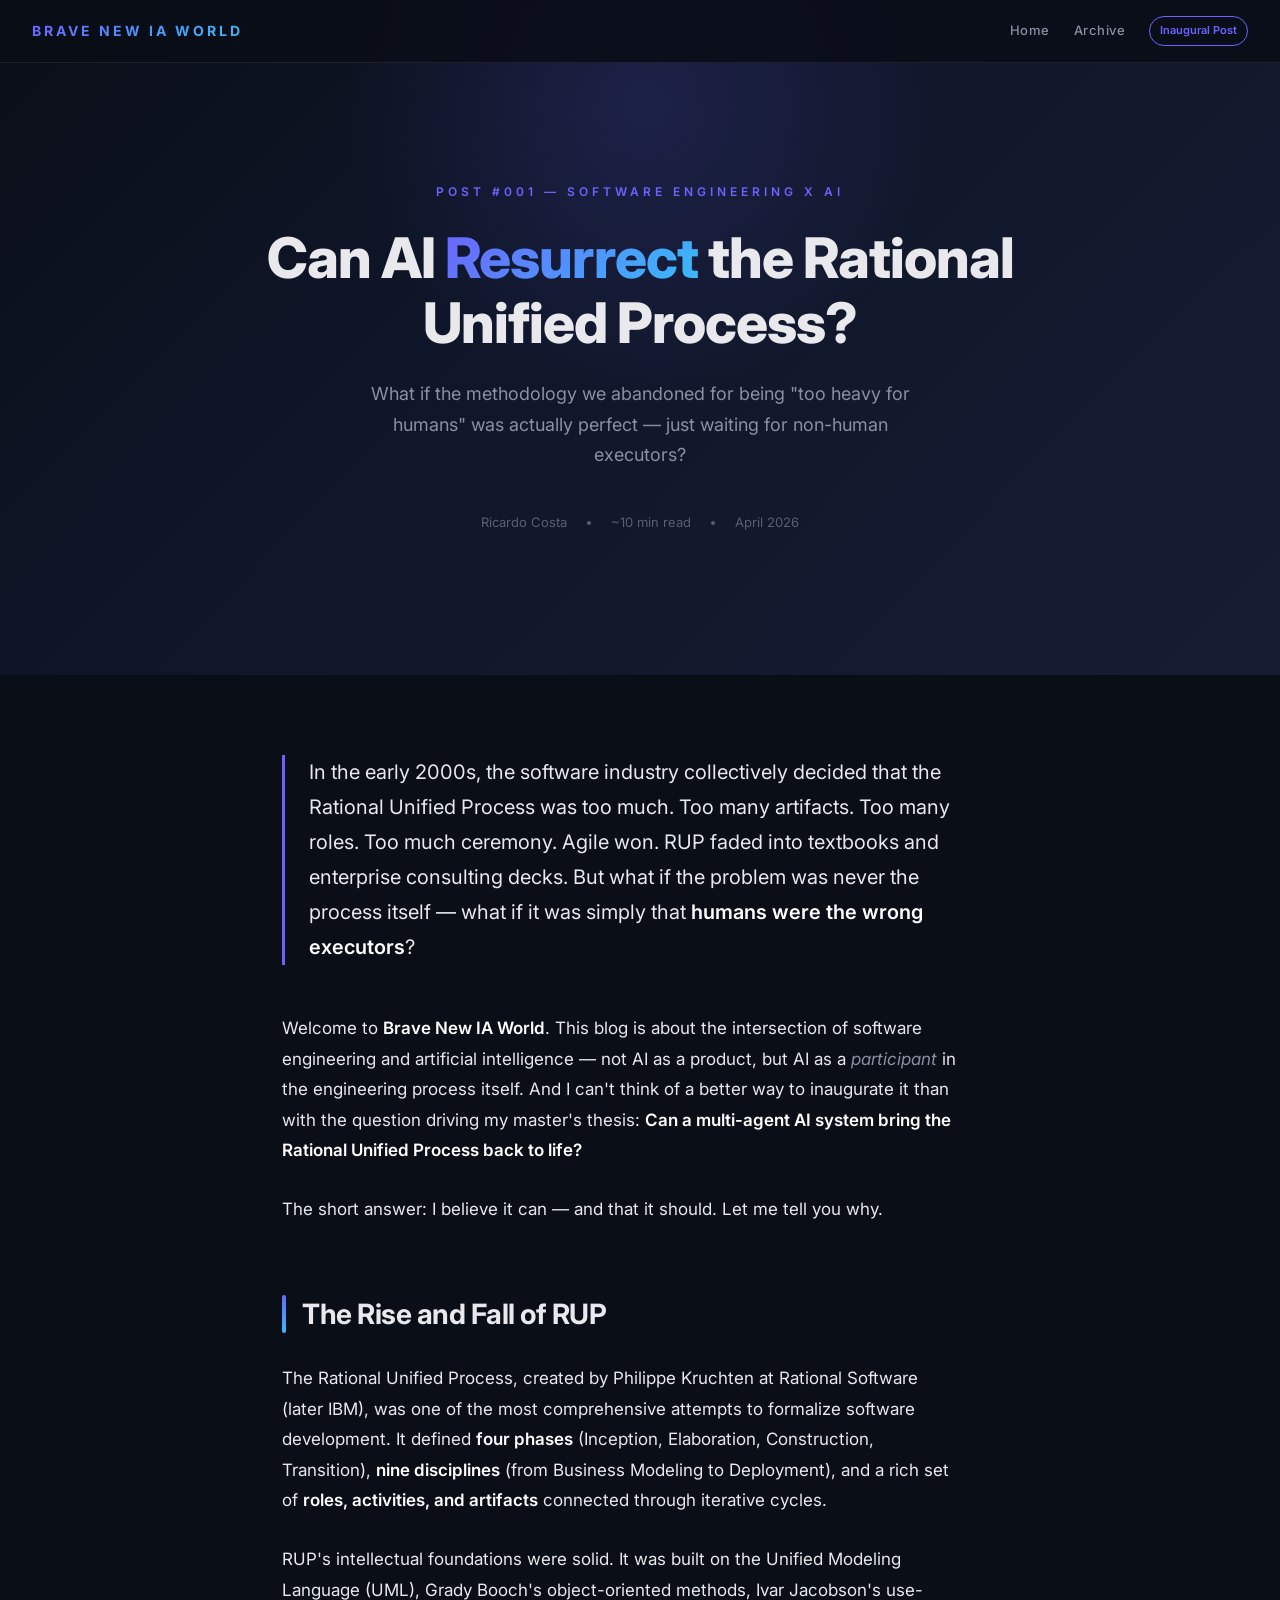
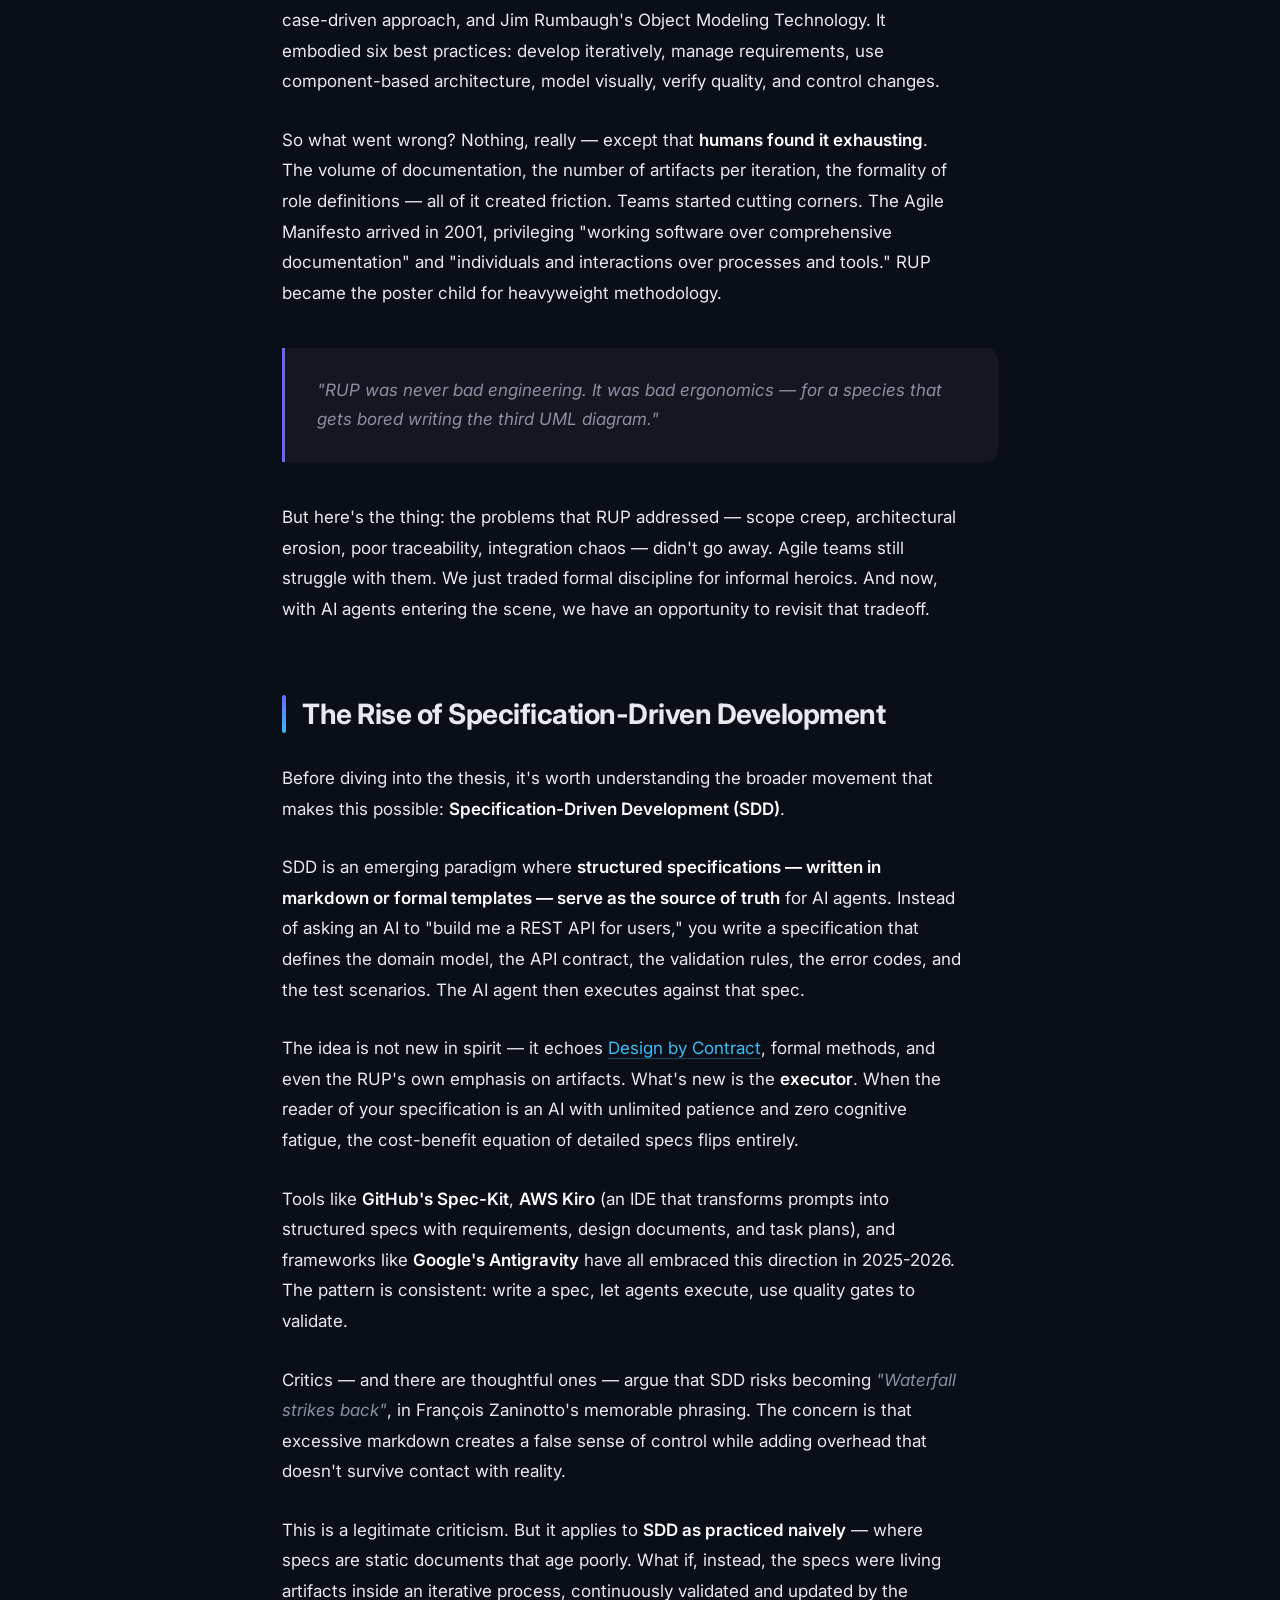
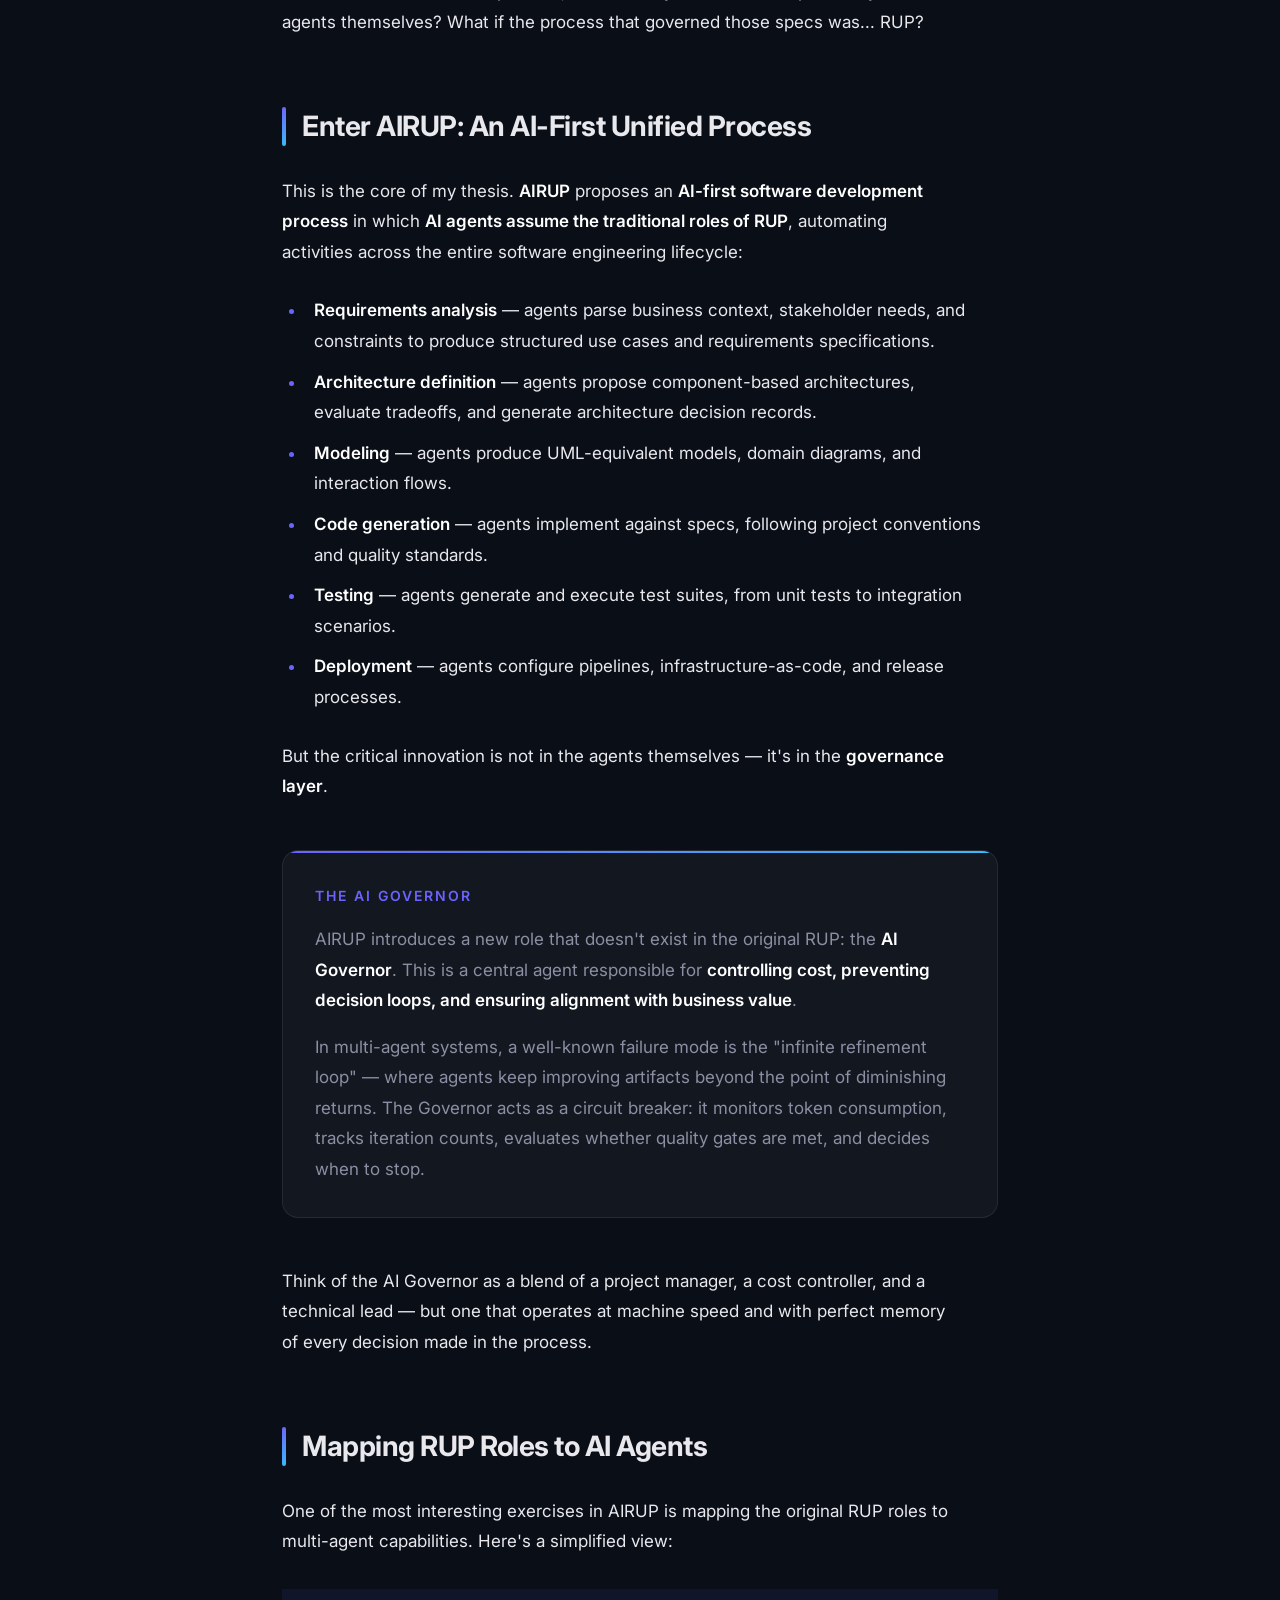
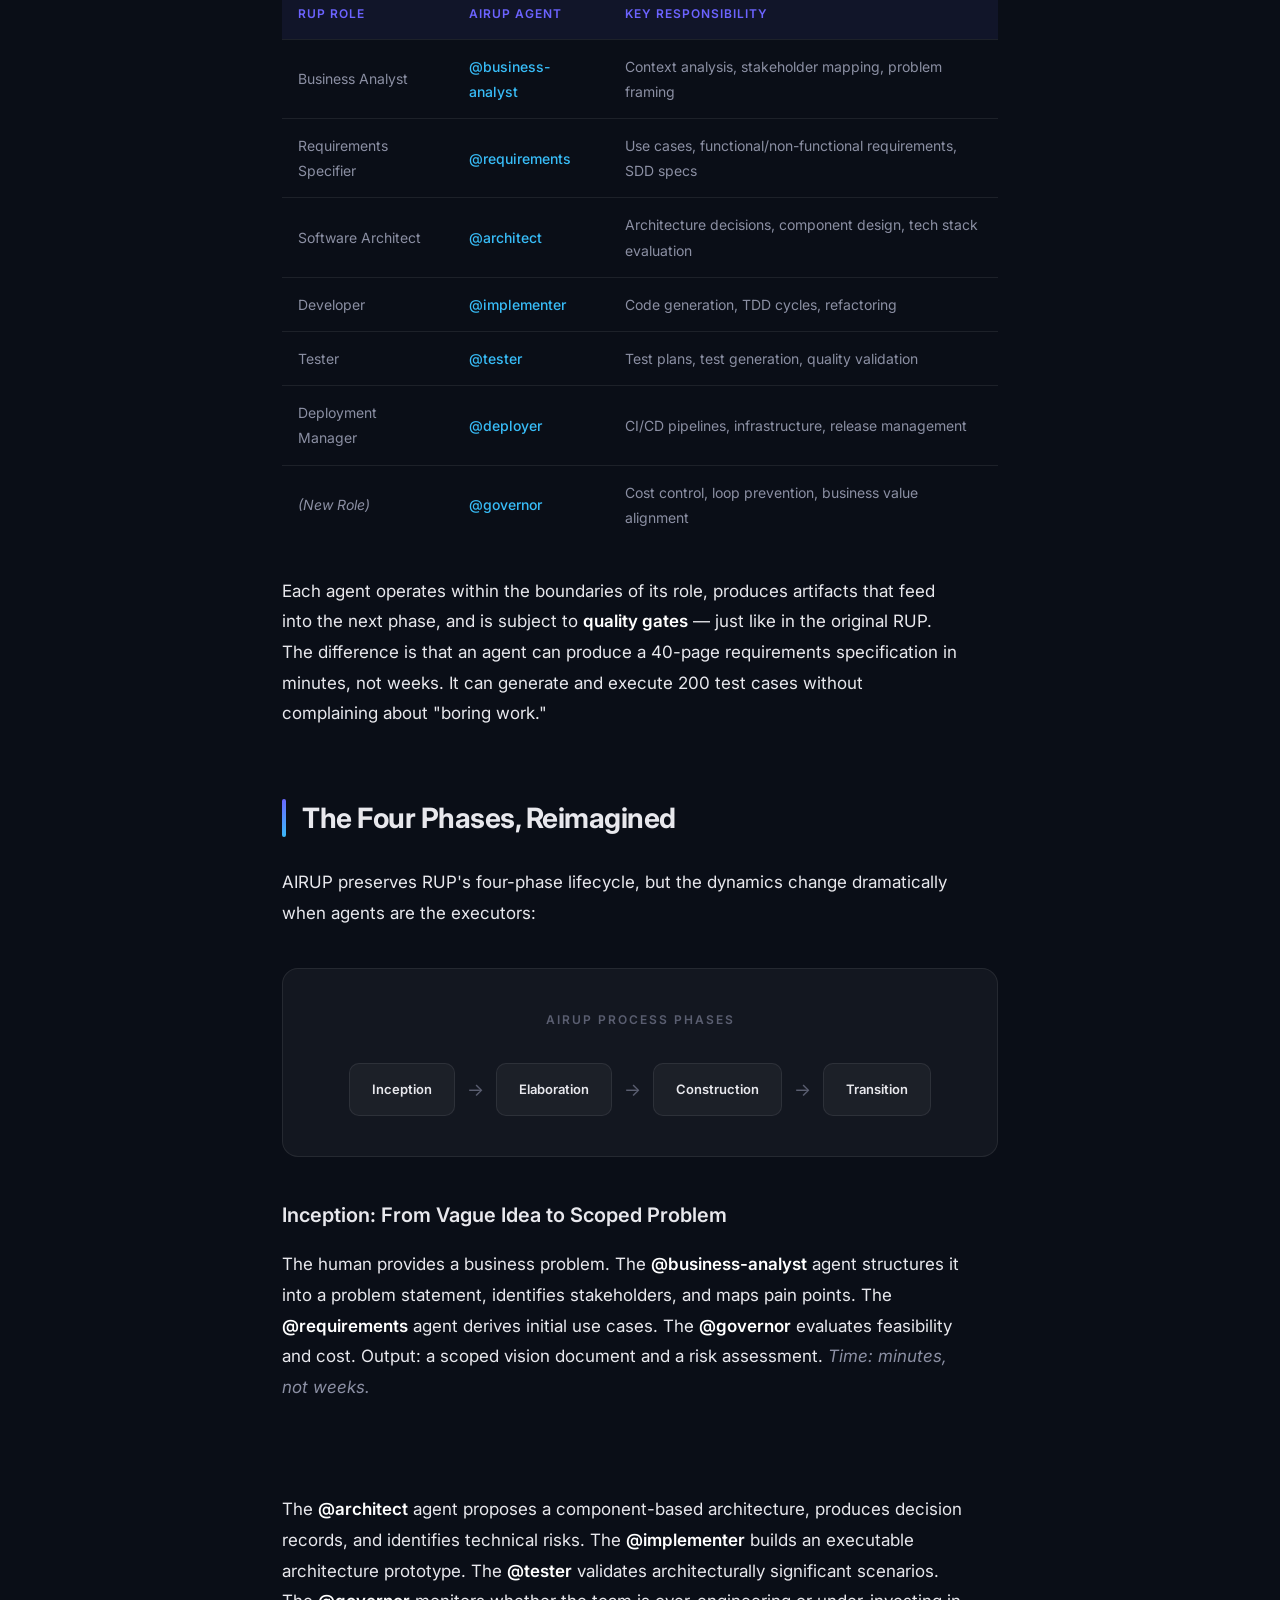
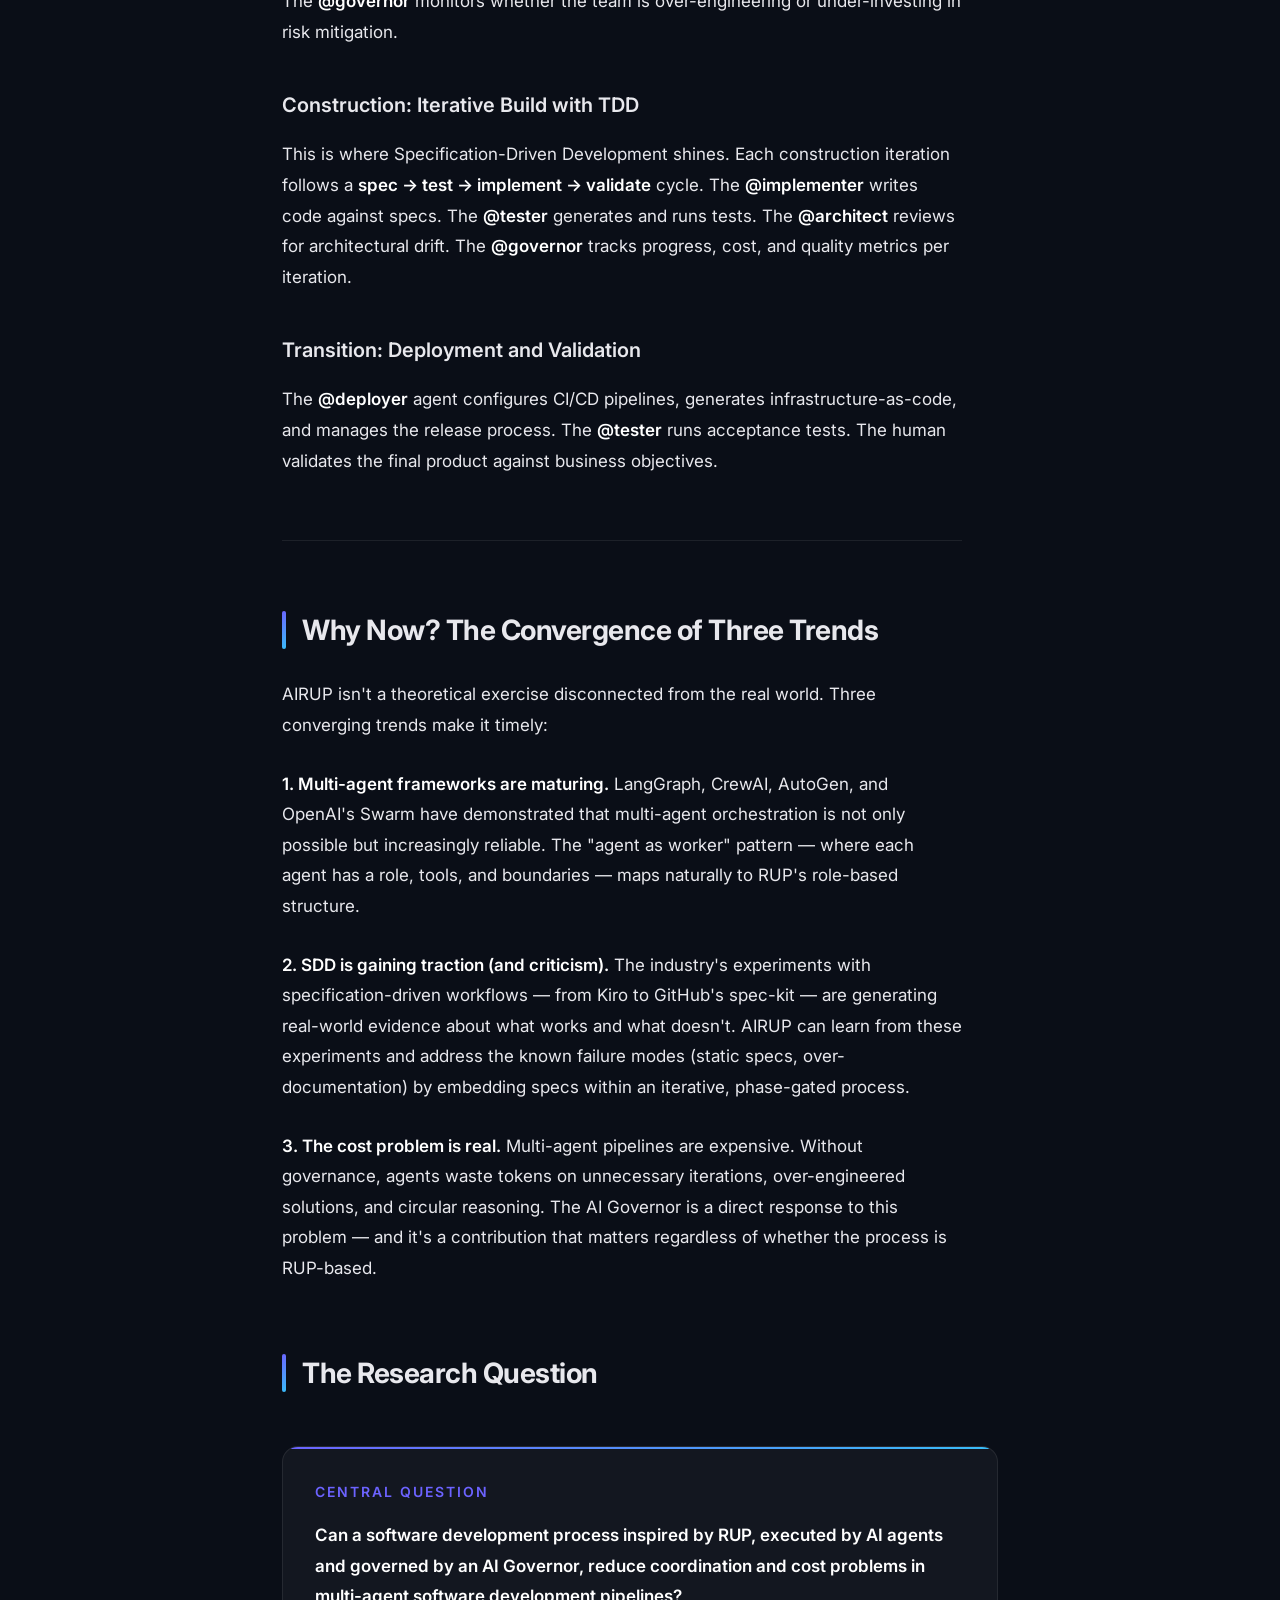
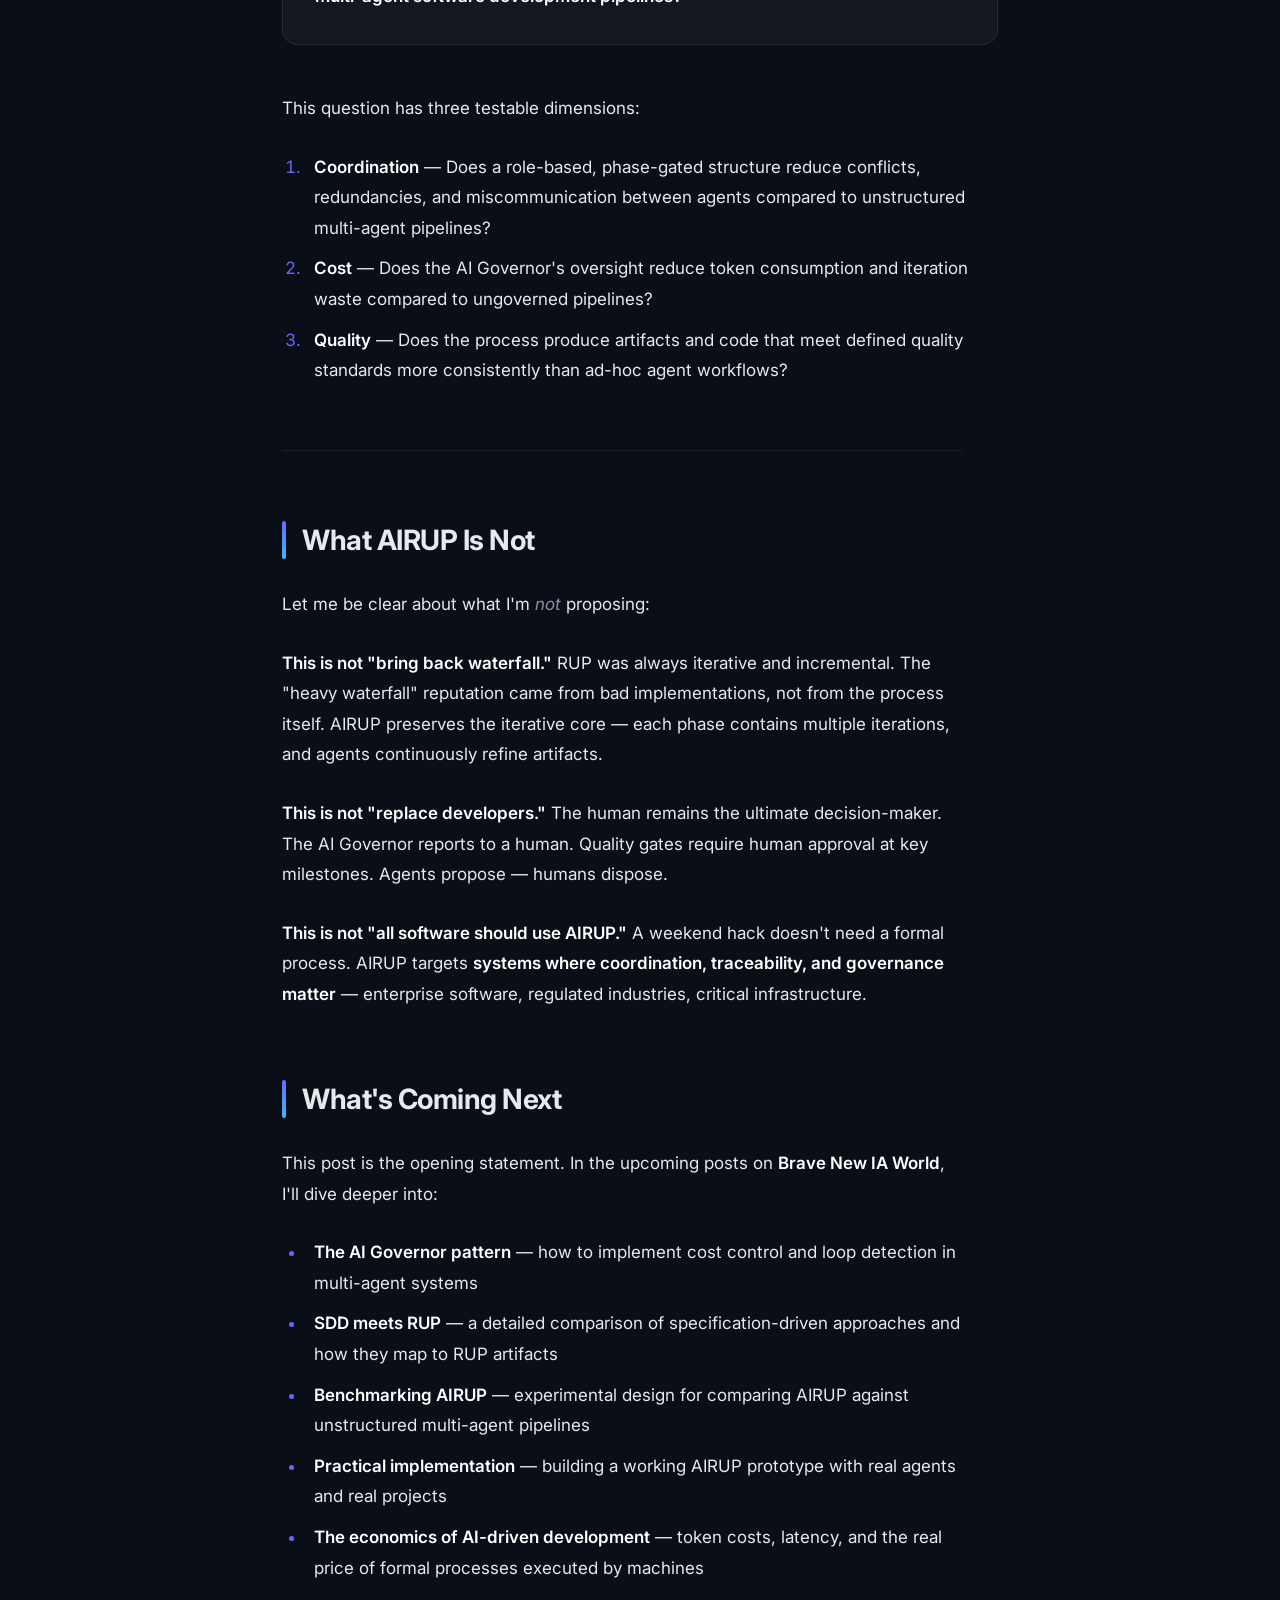
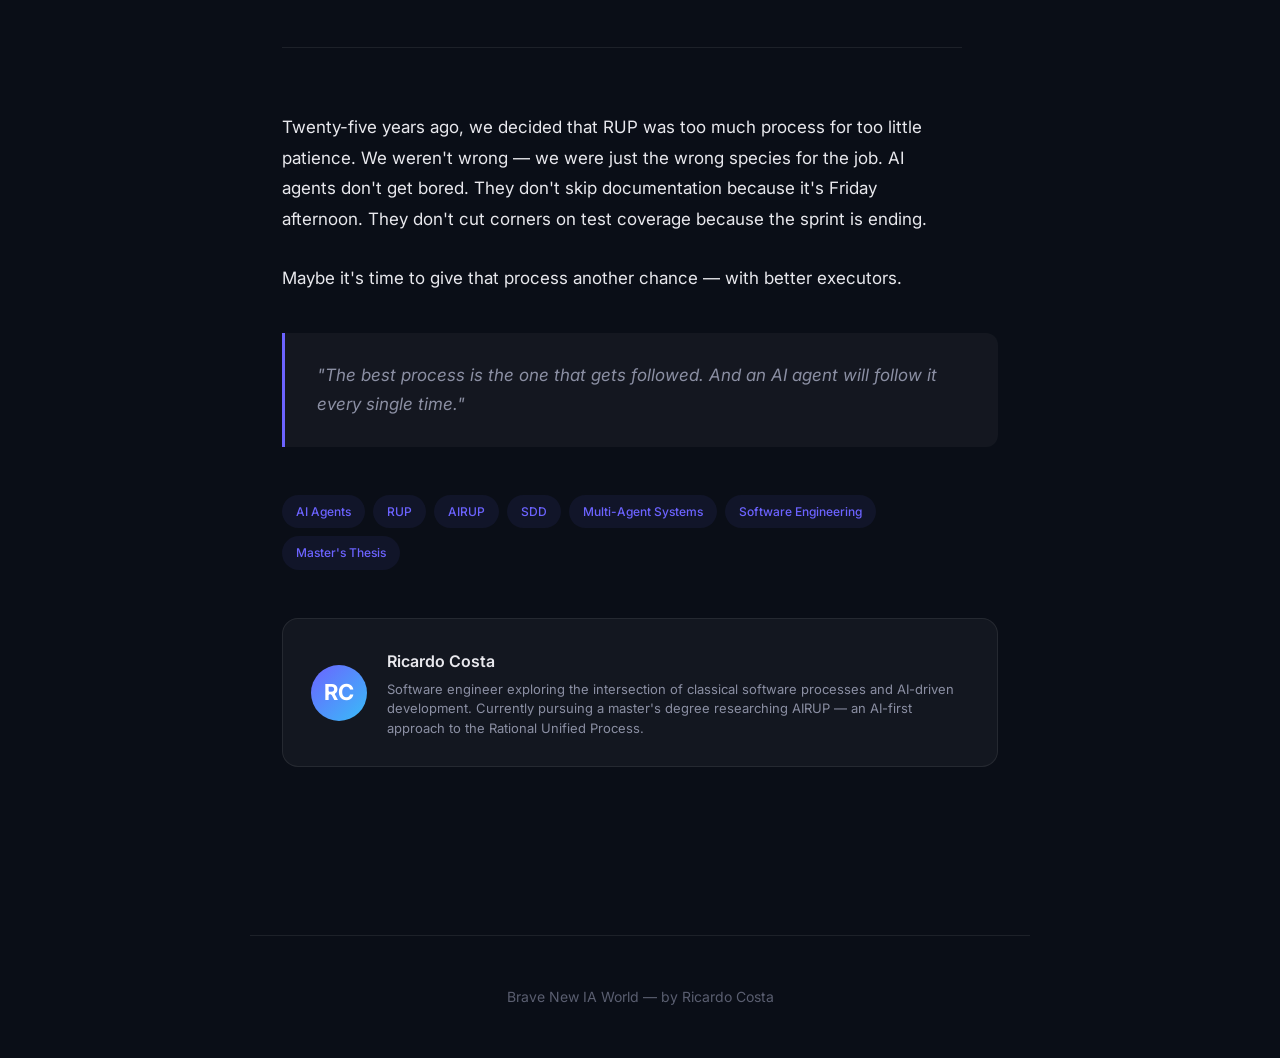
==== commit 0d3afb62: "fix: correct publication date from July to April 2026" ====
--- a/posts/001-can-ai-resurrect-rup.html
+++ b/posts/001-can-ai-resurrect-rup.html
@@ -3,6 +3,7 @@
 <head>
 <meta charset="UTF-8">
 <meta name="viewport" content="width=device-width, initial-scale=1.0">
+<meta name="google-site-verification" content="_97oaFM1mLh87ahif6GDfBCdHq6wlog85WR5xPBgUyk">
 <title>Can AI Resurrect the Rational Unified Process? | Brave New IA World</title>
 <meta name="description" content="What if RUP was never too heavy — just waiting for non-human executors? Introducing AIRUP: an AI-first software process where agents assume RUP roles, governed by an AI Governor to control cost and coordination in multi-agent pipelines.">
 <meta name="author" content="Ricardo Costa">
@@ -11,10 +12,15 @@
 <meta property="og:title" content="Can AI Resurrect the Rational Unified Process?">
 <meta property="og:description" content="AIRUP proposes an AI-first development process where agents assume traditional RUP roles — from requirements to deployment — governed by an AI Governor that controls cost and prevents decision loops.">
 <meta property="og:site_name" content="Brave New IA World">
+<meta property="og:url" content="https://bravenewiaworld.com/posts/001-can-ai-resurrect-rup.html">
+<meta property="og:image" content="https://bravenewiaworld.com/images/og-post-001.png">
+<meta property="og:image:width" content="1200">
+<meta property="og:image:height" content="630">
 <meta name="twitter:card" content="summary_large_image">
 <meta name="twitter:title" content="Can AI Resurrect the Rational Unified Process?">
 <meta name="twitter:description" content="What if the methodology we abandoned for being too heavy was actually perfect — just waiting for AI agents? Introducing AIRUP.">
-<meta property="article:published_time" content="2026-07-01">
+<meta name="twitter:image" content="https://bravenewiaworld.com/images/og-post-001.png">
+<meta property="article:published_time" content="2026-04-01">
 <meta property="article:author" content="Ricardo Costa">
 <meta property="article:section" content="Software Engineering">
 <meta property="article:tag" content="AI Agents">
@@ -23,6 +29,36 @@
 <meta property="article:tag" content="SDD">
 <meta property="article:tag" content="Multi-Agent Systems">
 <link rel="canonical" href="https://bravenewiaworld.com/posts/001-can-ai-resurrect-rup.html">
+
+<!-- Structured Data: Article -->
+<script type="application/ld+json">
+{
+  "@context": "https://schema.org",
+  "@type": "BlogPosting",
+  "headline": "Can AI Resurrect the Rational Unified Process?",
+  "description": "What if RUP was never too heavy — just waiting for non-human executors? Introducing AIRUP: an AI-first software process where agents assume RUP roles, governed by an AI Governor.",
+  "url": "https://bravenewiaworld.com/posts/001-can-ai-resurrect-rup.html",
+  "datePublished": "2026-04-01",
+  "dateModified": "2026-04-01",
+  "author": {
+    "@type": "Person",
+    "name": "Ricardo Costa"
+  },
+  "publisher": {
+    "@type": "Organization",
+    "name": "Brave New IA World"
+  },
+  "mainEntityOfPage": {
+    "@type": "WebPage",
+    "@id": "https://bravenewiaworld.com/posts/001-can-ai-resurrect-rup.html"
+  },
+  "keywords": ["AIRUP", "RUP", "Rational Unified Process", "AI agents", "multi-agent systems", "Specification-Driven Development", "SDD", "AI Governor", "software engineering"],
+  "articleSection": "Software Engineering",
+  "wordCount": 2500,
+  "timeRequired": "PT10M"
+}
+</script>
+
 <link href="https://fonts.googleapis.com/css2?family=Inter:wght@300;400;500;600;700;800;900&family=JetBrains+Mono:wght@400;500;600&display=swap" rel="stylesheet">
 <link rel="stylesheet" href="../css/style.css">
 </head>
@@ -48,7 +84,7 @@
     <span class="dot"></span>
     <span>~10 min read</span>
     <span class="dot"></span>
-    <span>July 2026</span>
+    <time datetime="2026-04-01">April 2026</time>
   </div>
 </section>
 
